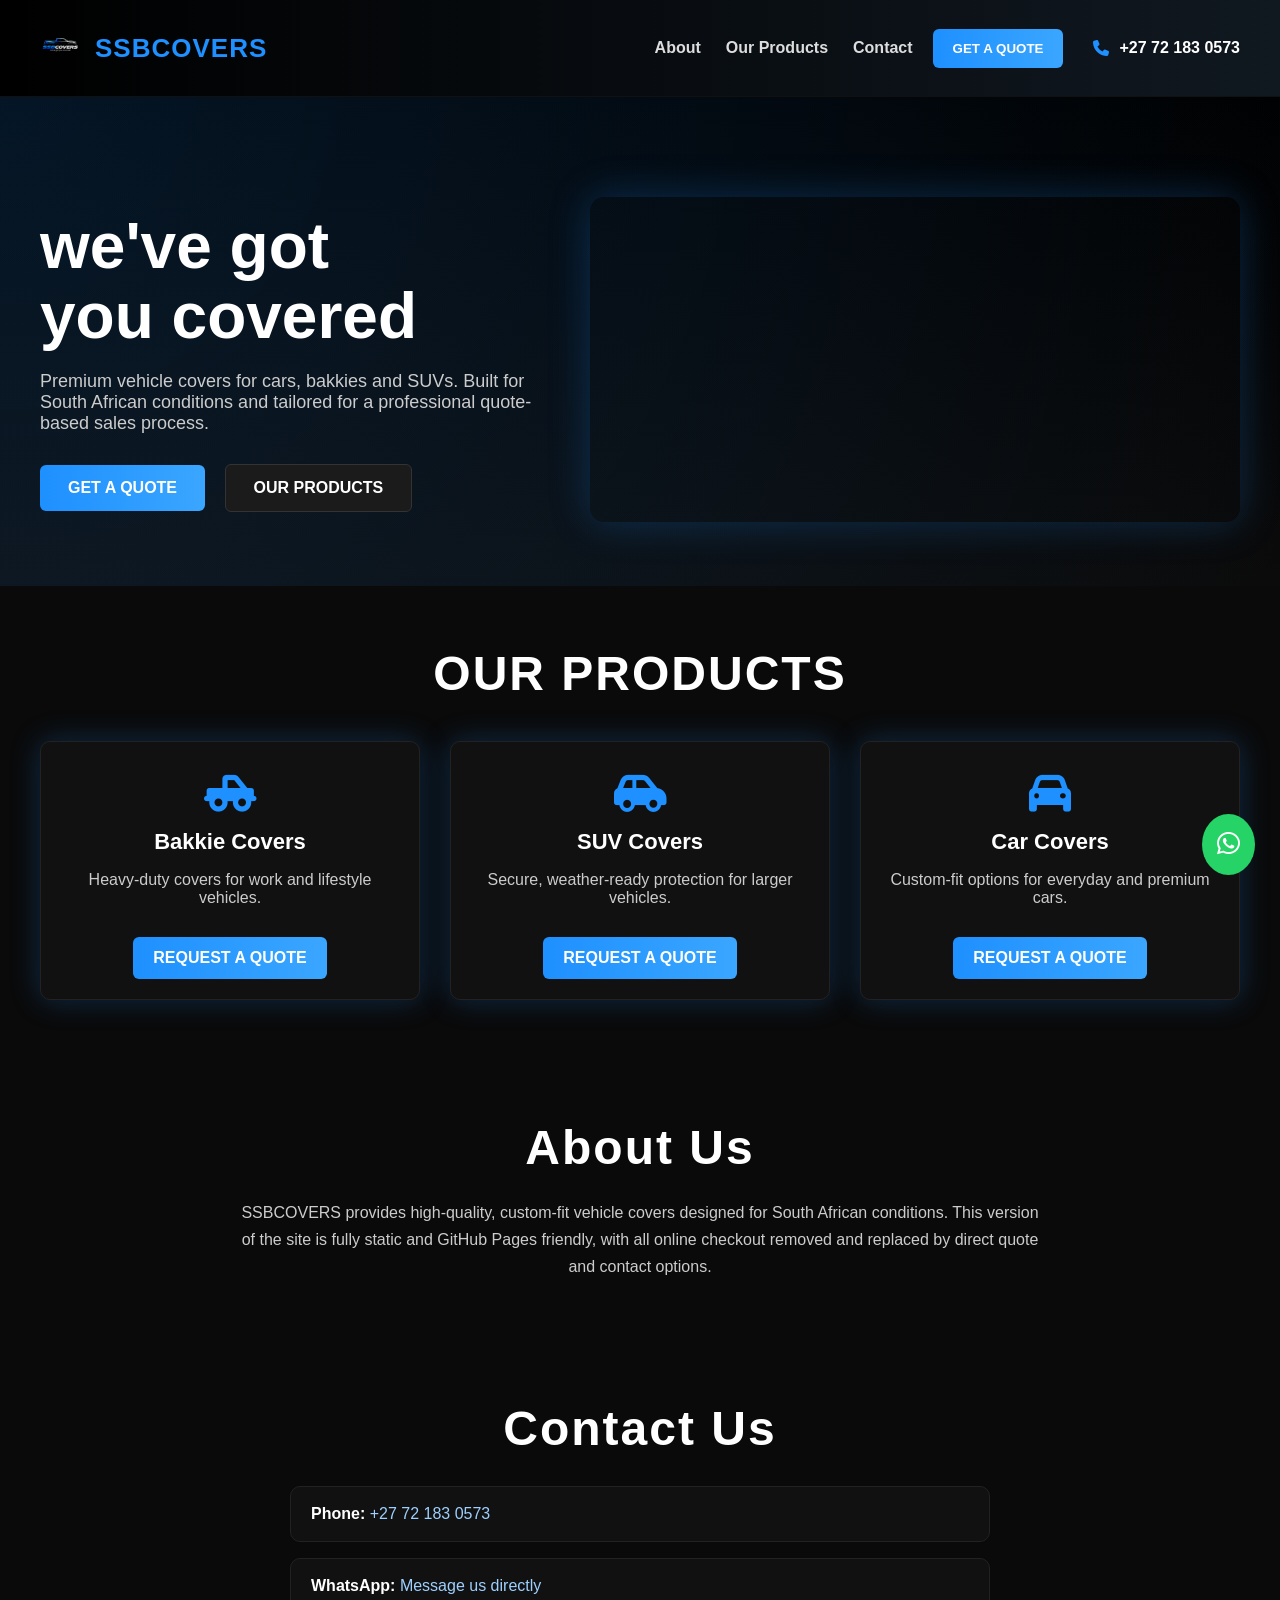
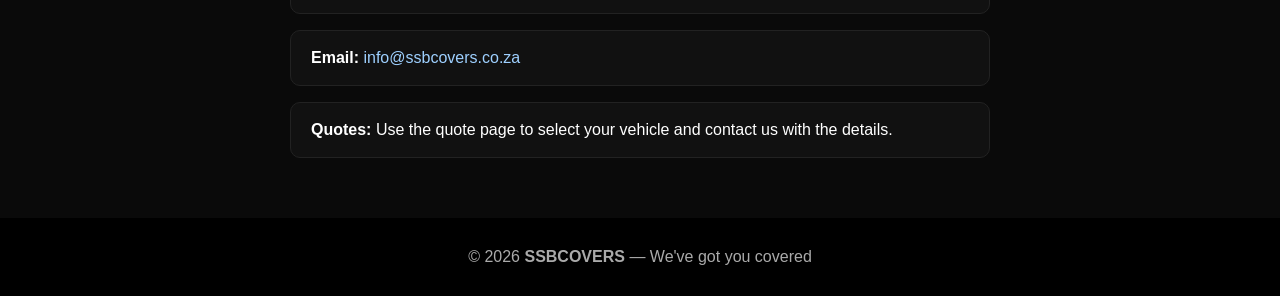
==== index.html @ 416dc810 "Add files via upload" ====
<!DOCTYPE html>
<html lang="en">
<head>
<meta charset="UTF-8">
<meta name="viewport" content="width=device-width, initial-scale=1.0">
<title>SSBCOVERS | We've got you covered</title>
<link rel="icon" href="logo.ico">
<link rel="stylesheet" href="https://cdnjs.cloudflare.com/ajax/libs/font-awesome/6.5.0/css/all.min.css">
<style>
:root {
    --blue: #1e90ff;
    --dark: #0a0a0a;
    --light: #fff;
    --shadow: rgba(30,144,255,0.25);
}
* { box-sizing: border-box; }
body {
    margin: 0;
    font-family: Arial, Helvetica, sans-serif;
    background: var(--dark);
    color: var(--light);
}
header {
    position: sticky;
    top: 0;
    z-index: 1000;
    background: linear-gradient(to right, #000000, #101820);
    padding: 18px 40px;
    display: flex;
    justify-content: space-between;
    align-items: center;
    border-bottom: 1px solid #111;
}
header h1 { margin: 0; color: var(--blue); font-size: 26px; letter-spacing: 1px; }
nav a { color: #ddd; text-decoration: none; margin-left: 25px; font-weight: 600; }
nav a:hover { color: var(--blue); }
.nav-right { display: flex; align-items: center; flex-wrap: wrap; }
.phone { margin-left: 30px; display: flex; align-items: center; font-weight: bold; color: #fff; }
.phone i { margin-right: 10px; color: var(--blue); }
.quote-btn {
    margin-left: 20px;
    background: linear-gradient(90deg, #1e90ff, #3aa6ff);
    border: none;
    padding: 12px 20px;
    border-radius: 6px;
    color: #fff;
    font-weight: bold;
    cursor: pointer;
}
.quote-btn:hover { filter: brightness(1.1); }
.hero {
    background: radial-gradient(circle at top left, rgba(30,144,255,0.15), transparent), linear-gradient(to bottom, #000, #0b0b0b);
    padding: 100px 40px 60px;
    display: flex;
    justify-content: space-between;
    align-items: center;
    gap: 30px;
}
.hero-left { max-width: 600px; }
.hero h2 { font-size: 64px; margin: 0; line-height: 1.1; }
.hero p { color: #ccc; font-size: 18px; margin-top: 20px; max-width: 500px; }
.hero-buttons { margin-top: 30px; }
.btn {
    display: inline-block;
    margin-right: 15px;
    padding: 14px 28px;
    border-radius: 6px;
    border: none;
    cursor: pointer;
    font-weight: bold;
    color: #fff;
    text-decoration: none;
}
.btn-blue { background: linear-gradient(90deg, #1e90ff, #3aa6ff); }
.btn-dark { background: #1b1b1b; border: 1px solid #333; }
.hero-right { max-width: 650px; width: 100%; text-align: center; }
.hero-right video { width: 100%; max-width: 650px; border-radius: 14px; box-shadow: 0 0 40px var(--shadow); }
.section { padding: 60px 40px; text-align: center; }
.section h3 { font-size: 48px; margin: 0; color: #fff; letter-spacing: 2px; }
.products {
    display: grid;
    grid-template-columns: repeat(auto-fit, minmax(250px, 1fr));
    gap: 30px;
    margin-top: 40px;
}
.card {
    background: #111;
    padding: 20px;
    border-radius: 10px;
    box-shadow: 0 0 30px var(--shadow);
    border: 1px solid #222;
}
.card i { font-size: 42px; color: var(--blue); margin-top: 10px; }
.card h4 { margin: 15px 0 10px; font-size: 22px; color: #fff; }
.card p { color: #ccc; min-height: 50px; }
.card a {
    display: inline-block;
    background: linear-gradient(90deg, #1e90ff, #3aa6ff);
    border: none;
    padding: 12px 20px;
    border-radius: 6px;
    color: #fff;
    font-weight: bold;
    text-decoration: none;
}
.card a:hover { filter: brightness(1.1); }
.contact-grid {
    display:grid;
    gap:16px;
    max-width:700px;
    margin:30px auto 0;
    text-align:left;
}
.contact-item {
    background:#111;
    padding:18px 20px;
    border:1px solid #222;
    border-radius:10px;
}
.contact-item a { color:#9ed0ff; text-decoration:none; }
footer { background: #000; padding: 30px; text-align: center; color: #aaa; }
.whatsapp-float {
    position: fixed;
    bottom: 25px;
    right: 25px;
    background: #25D366;
    color: white;
    font-size: 26px;
    padding: 15px;
    border-radius: 50%;
    text-decoration: none;
    z-index: 1000;
}
@media (max-width: 900px) {
    header, .hero, .section { padding-left: 20px; padding-right: 20px; }
    header { flex-direction: column; gap: 15px; }
    .nav-right { justify-content: center; }
    .phone, .quote-btn { margin-left: 0; }
    .hero { flex-direction: column; padding-top: 60px; }
    .hero h2 { font-size: 42px; }
}
</style>
</head>
<body>
<header>
    <div style="display:flex; align-items:center;">
        <img src="logo-Photoroom.png" alt="SSBCOVERS Logo" style="height:60px; margin-right:15px;">
        <h1>SSBCOVERS</h1>
    </div>
    <nav class="nav-right">
        <a href="#about">About</a>
        <a href="#products">Our Products</a>
        <a href="#contact">Contact</a>
        <button class="quote-btn" onclick="window.location='quote.html'">GET A QUOTE</button>
        <div class="phone"><i class="fas fa-phone"></i> +27 72 183 0573</div>
    </nav>
</header>
<section class="hero">
    <div class="hero-left">
        <h2>we've got<br>you covered</h2>
        <p>Premium vehicle covers for cars, bakkies and SUVs. Built for South African conditions and tailored for a professional quote-based sales process.</p>
        <div class="hero-buttons">
            <a class="btn btn-blue" href="quote.html">GET A QUOTE</a>
            <a class="btn btn-dark" href="#products">OUR PRODUCTS</a>
        </div>
    </div>
    <div class="hero-right">
        <video autoplay muted loop playsinline>
            <source src="hero-video.mp4" type="video/mp4">
        </video>
    </div>
</section>
<section class="section" id="products">
    <h3>OUR PRODUCTS</h3>
    <div class="products">
        <div class="card">
            <i class="fas fa-truck-pickup"></i>
            <h4>Bakkie Covers</h4>
            <p>Heavy-duty covers for work and lifestyle vehicles.</p>
            <a href="quote.html?type=Bakkie">REQUEST A QUOTE</a>
        </div>
        <div class="card">
            <i class="fas fa-car-side"></i>
            <h4>SUV Covers</h4>
            <p>Secure, weather-ready protection for larger vehicles.</p>
            <a href="quote.html?type=SUV">REQUEST A QUOTE</a>
        </div>
        <div class="card">
            <i class="fas fa-car"></i>
            <h4>Car Covers</h4>
            <p>Custom-fit options for everyday and premium cars.</p>
            <a href="quote.html?type=Car">REQUEST A QUOTE</a>
        </div>
    </div>
</section>
<section class="section" id="about">
    <h3>About Us</h3>
    <p style="max-width:800px;margin:24px auto 0;color:#ccc;line-height:1.7;">SSBCOVERS provides high-quality, custom-fit vehicle covers designed for South African conditions. This version of the site is fully static and GitHub Pages friendly, with all online checkout removed and replaced by direct quote and contact options.</p>
</section>
<section class="section" id="contact">
    <h3>Contact Us</h3>
    <div class="contact-grid">
        <div class="contact-item"><strong>Phone:</strong> <a href="tel:+27721830573">+27 72 183 0573</a></div>
        <div class="contact-item"><strong>WhatsApp:</strong> <a href="https://wa.me/27721830573" target="_blank" rel="noopener">Message us directly</a></div>
        <div class="contact-item"><strong>Email:</strong> <a href="mailto:info@ssbcovers.co.za">info@ssbcovers.co.za</a></div>
        <div class="contact-item"><strong>Quotes:</strong> Use the quote page to select your vehicle and contact us with the details.</div>
    </div>
</section>
<footer>© 2026 <strong>SSBCOVERS</strong> — We've got you covered</footer>
<a href="https://wa.me/27721830573" class="whatsapp-float" target="_blank" rel="noopener"><i class="fab fa-whatsapp"></i></a>
</body>
</html>
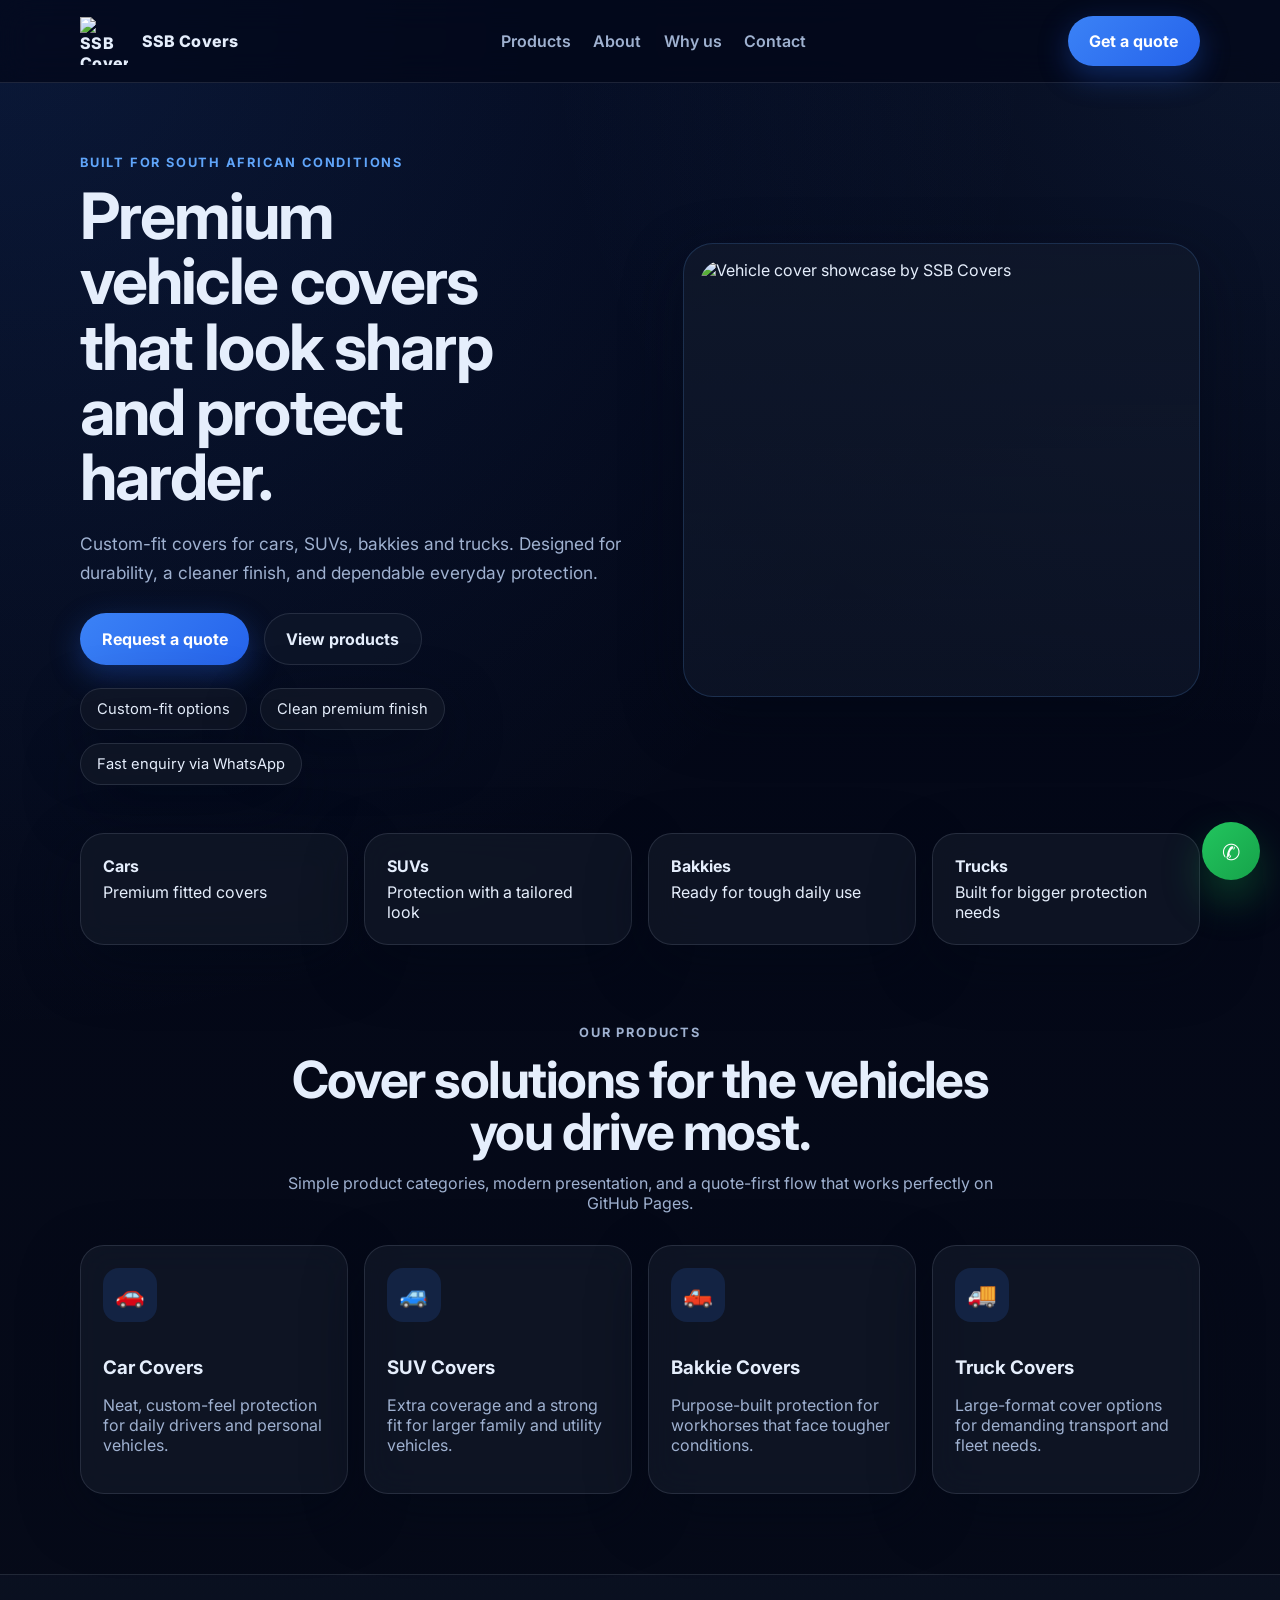
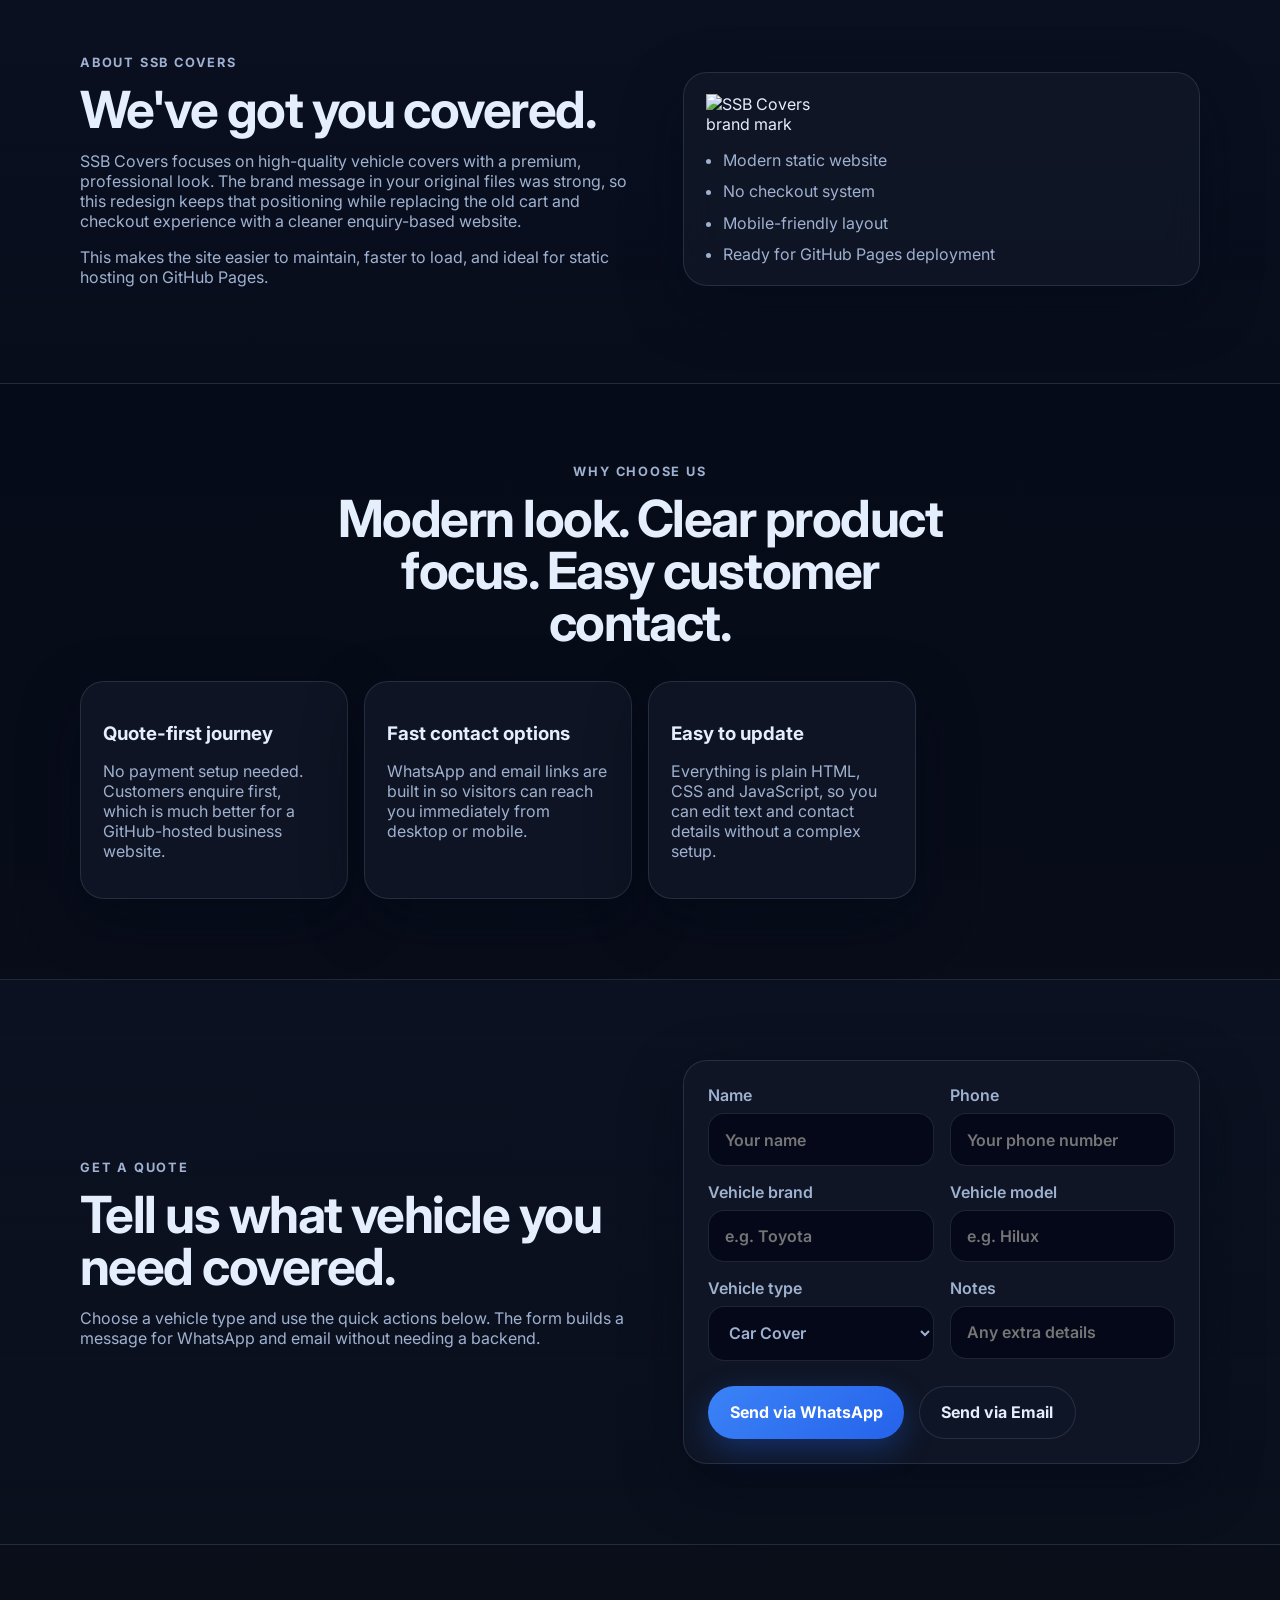
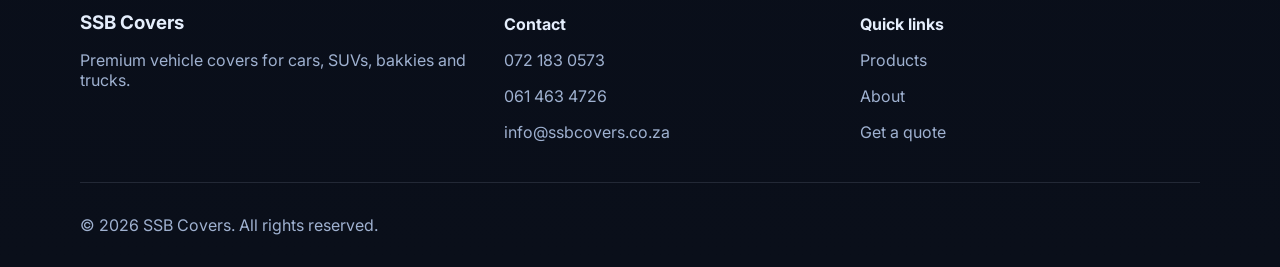
==== commit 496b1ffd: "Add files via upload" ====
--- a/index.html
+++ b/index.html
@@ -1,212 +1,237 @@
 <!DOCTYPE html>
 <html lang="en">
 <head>
-<meta charset="UTF-8">
-<meta name="viewport" content="width=device-width, initial-scale=1.0">
-<title>SSBCOVERS | We've got you covered</title>
-<link rel="icon" href="logo.ico">
-<link rel="stylesheet" href="https://cdnjs.cloudflare.com/ajax/libs/font-awesome/6.5.0/css/all.min.css">
-<style>
-:root {
-    --blue: #1e90ff;
-    --dark: #0a0a0a;
-    --light: #fff;
-    --shadow: rgba(30,144,255,0.25);
-}
-* { box-sizing: border-box; }
-body {
-    margin: 0;
-    font-family: Arial, Helvetica, sans-serif;
-    background: var(--dark);
-    color: var(--light);
-}
-header {
-    position: sticky;
-    top: 0;
-    z-index: 1000;
-    background: linear-gradient(to right, #000000, #101820);
-    padding: 18px 40px;
-    display: flex;
-    justify-content: space-between;
-    align-items: center;
-    border-bottom: 1px solid #111;
-}
-header h1 { margin: 0; color: var(--blue); font-size: 26px; letter-spacing: 1px; }
-nav a { color: #ddd; text-decoration: none; margin-left: 25px; font-weight: 600; }
-nav a:hover { color: var(--blue); }
-.nav-right { display: flex; align-items: center; flex-wrap: wrap; }
-.phone { margin-left: 30px; display: flex; align-items: center; font-weight: bold; color: #fff; }
-.phone i { margin-right: 10px; color: var(--blue); }
-.quote-btn {
-    margin-left: 20px;
-    background: linear-gradient(90deg, #1e90ff, #3aa6ff);
-    border: none;
-    padding: 12px 20px;
-    border-radius: 6px;
-    color: #fff;
-    font-weight: bold;
-    cursor: pointer;
-}
-.quote-btn:hover { filter: brightness(1.1); }
-.hero {
-    background: radial-gradient(circle at top left, rgba(30,144,255,0.15), transparent), linear-gradient(to bottom, #000, #0b0b0b);
-    padding: 100px 40px 60px;
-    display: flex;
-    justify-content: space-between;
-    align-items: center;
-    gap: 30px;
-}
-.hero-left { max-width: 600px; }
-.hero h2 { font-size: 64px; margin: 0; line-height: 1.1; }
-.hero p { color: #ccc; font-size: 18px; margin-top: 20px; max-width: 500px; }
-.hero-buttons { margin-top: 30px; }
-.btn {
-    display: inline-block;
-    margin-right: 15px;
-    padding: 14px 28px;
-    border-radius: 6px;
-    border: none;
-    cursor: pointer;
-    font-weight: bold;
-    color: #fff;
-    text-decoration: none;
-}
-.btn-blue { background: linear-gradient(90deg, #1e90ff, #3aa6ff); }
-.btn-dark { background: #1b1b1b; border: 1px solid #333; }
-.hero-right { max-width: 650px; width: 100%; text-align: center; }
-.hero-right video { width: 100%; max-width: 650px; border-radius: 14px; box-shadow: 0 0 40px var(--shadow); }
-.section { padding: 60px 40px; text-align: center; }
-.section h3 { font-size: 48px; margin: 0; color: #fff; letter-spacing: 2px; }
-.products {
-    display: grid;
-    grid-template-columns: repeat(auto-fit, minmax(250px, 1fr));
-    gap: 30px;
-    margin-top: 40px;
-}
-.card {
-    background: #111;
-    padding: 20px;
-    border-radius: 10px;
-    box-shadow: 0 0 30px var(--shadow);
-    border: 1px solid #222;
-}
-.card i { font-size: 42px; color: var(--blue); margin-top: 10px; }
-.card h4 { margin: 15px 0 10px; font-size: 22px; color: #fff; }
-.card p { color: #ccc; min-height: 50px; }
-.card a {
-    display: inline-block;
-    background: linear-gradient(90deg, #1e90ff, #3aa6ff);
-    border: none;
-    padding: 12px 20px;
-    border-radius: 6px;
-    color: #fff;
-    font-weight: bold;
-    text-decoration: none;
-}
-.card a:hover { filter: brightness(1.1); }
-.contact-grid {
-    display:grid;
-    gap:16px;
-    max-width:700px;
-    margin:30px auto 0;
-    text-align:left;
-}
-.contact-item {
-    background:#111;
-    padding:18px 20px;
-    border:1px solid #222;
-    border-radius:10px;
-}
-.contact-item a { color:#9ed0ff; text-decoration:none; }
-footer { background: #000; padding: 30px; text-align: center; color: #aaa; }
-.whatsapp-float {
-    position: fixed;
-    bottom: 25px;
-    right: 25px;
-    background: #25D366;
-    color: white;
-    font-size: 26px;
-    padding: 15px;
-    border-radius: 50%;
-    text-decoration: none;
-    z-index: 1000;
-}
-@media (max-width: 900px) {
-    header, .hero, .section { padding-left: 20px; padding-right: 20px; }
-    header { flex-direction: column; gap: 15px; }
-    .nav-right { justify-content: center; }
-    .phone, .quote-btn { margin-left: 0; }
-    .hero { flex-direction: column; padding-top: 60px; }
-    .hero h2 { font-size: 42px; }
-}
-</style>
+  <meta charset="UTF-8">
+  <meta name="viewport" content="width=device-width, initial-scale=1.0">
+  <meta name="description" content="SSB Covers creates premium custom-fit vehicle covers for cars, SUVs, bakkies and trucks in South Africa.">
+  <title>SSB Covers | Premium Vehicle Covers</title>
+  <link rel="icon" href="assets/images/logo.ico">
+  <link rel="preconnect" href="https://fonts.googleapis.com">
+  <link rel="preconnect" href="https://fonts.gstatic.com" crossorigin>
+  <link href="https://fonts.googleapis.com/css2?family=Inter:wght@400;500;600;700;800&display=swap" rel="stylesheet">
+  <link rel="stylesheet" href="styles.css">
 </head>
 <body>
-<header>
-    <div style="display:flex; align-items:center;">
-        <img src="logo-Photoroom.png" alt="SSBCOVERS Logo" style="height:60px; margin-right:15px;">
-        <h1>SSBCOVERS</h1>
+  <header class="site-header">
+    <div class="container nav-wrap">
+      <a href="#top" class="brand" aria-label="SSB Covers home">
+        <img src="assets/images/logo-Photoroom.png" alt="SSB Covers logo">
+        <span>SSB Covers</span>
+      </a>
+
+      <nav class="site-nav" aria-label="Primary navigation">
+        <a href="#products">Products</a>
+        <a href="#about">About</a>
+        <a href="#why-us">Why us</a>
+        <a href="#contact">Contact</a>
+      </nav>
+
+      <a class="btn btn-primary nav-cta" href="#quote">Get a quote</a>
     </div>
-    <nav class="nav-right">
-        <a href="#about">About</a>
-        <a href="#products">Our Products</a>
-        <a href="#contact">Contact</a>
-        <button class="quote-btn" onclick="window.location='quote.html'">GET A QUOTE</button>
-        <div class="phone"><i class="fas fa-phone"></i> +27 72 183 0573</div>
-    </nav>
-</header>
-<section class="hero">
-    <div class="hero-left">
-        <h2>we've got<br>you covered</h2>
-        <p>Premium vehicle covers for cars, bakkies and SUVs. Built for South African conditions and tailored for a professional quote-based sales process.</p>
-        <div class="hero-buttons">
-            <a class="btn btn-blue" href="quote.html">GET A QUOTE</a>
-            <a class="btn btn-dark" href="#products">OUR PRODUCTS</a>
-        </div>
+  </header>
+
+  <main id="top">
+    <section class="hero">
+      <div class="container hero-grid">
+        <div class="hero-copy">
+          <p class="eyebrow">Built for South African conditions</p>
+          <h1>Premium vehicle covers that look sharp and protect harder.</h1>
+          <p class="hero-text">Custom-fit covers for cars, SUVs, bakkies and trucks. Designed for durability, a cleaner finish, and dependable everyday protection.</p>
+          <div class="hero-actions">
+            <a class="btn btn-primary" href="#quote">Request a quote</a>
+            <a class="btn btn-secondary" href="#products">View products</a>
+          </div>
+          <div class="hero-points">
+            <span>Custom-fit options</span>
+            <span>Clean premium finish</span>
+            <span>Fast enquiry via WhatsApp</span>
+          </div>
+        </div>
+
+        <div class="hero-card">
+          <img src="assets/images/suite showcase.png" alt="Vehicle cover showcase by SSB Covers">
+        </div>
+      </div>
+    </section>
+
+    <section class="trust-bar">
+      <div class="container trust-grid">
+        <div>
+          <strong>Cars</strong>
+          <span>Premium fitted covers</span>
+        </div>
+        <div>
+          <strong>SUVs</strong>
+          <span>Protection with a tailored look</span>
+        </div>
+        <div>
+          <strong>Bakkies</strong>
+          <span>Ready for tough daily use</span>
+        </div>
+        <div>
+          <strong>Trucks</strong>
+          <span>Built for bigger protection needs</span>
+        </div>
+      </div>
+    </section>
+
+    <section class="section" id="products">
+      <div class="container">
+        <div class="section-heading">
+          <p class="eyebrow">Our products</p>
+          <h2>Cover solutions for the vehicles you drive most.</h2>
+          <p>Simple product categories, modern presentation, and a quote-first flow that works perfectly on GitHub Pages.</p>
+        </div>
+
+        <div class="product-grid">
+          <article class="product-card">
+            <div class="product-icon">🚗</div>
+            <h3>Car Covers</h3>
+            <p>Neat, custom-feel protection for daily drivers and personal vehicles.</p>
+          </article>
+
+          <article class="product-card">
+            <div class="product-icon">🚙</div>
+            <h3>SUV Covers</h3>
+            <p>Extra coverage and a strong fit for larger family and utility vehicles.</p>
+          </article>
+
+          <article class="product-card">
+            <div class="product-icon">🛻</div>
+            <h3>Bakkie Covers</h3>
+            <p>Purpose-built protection for workhorses that face tougher conditions.</p>
+          </article>
+
+          <article class="product-card">
+            <div class="product-icon">🚚</div>
+            <h3>Truck Covers</h3>
+            <p>Large-format cover options for demanding transport and fleet needs.</p>
+          </article>
+        </div>
+      </div>
+    </section>
+
+    <section class="section alt" id="about">
+      <div class="container split-grid">
+        <div>
+          <p class="eyebrow">About SSB Covers</p>
+          <h2>We've got you covered.</h2>
+          <p>SSB Covers focuses on high-quality vehicle covers with a premium, professional look. The brand message in your original files was strong, so this redesign keeps that positioning while replacing the old cart and checkout experience with a cleaner enquiry-based website.</p>
+          <p>This makes the site easier to maintain, faster to load, and ideal for static hosting on GitHub Pages.</p>
+        </div>
+
+        <div class="info-card">
+          <img src="assets/images/logo_main.png" alt="SSB Covers brand mark">
+          <ul>
+            <li>Modern static website</li>
+            <li>No checkout system</li>
+            <li>Mobile-friendly layout</li>
+            <li>Ready for GitHub Pages deployment</li>
+          </ul>
+        </div>
+      </div>
+    </section>
+
+    <section class="section" id="why-us">
+      <div class="container">
+        <div class="section-heading narrow">
+          <p class="eyebrow">Why choose us</p>
+          <h2>Modern look. Clear product focus. Easy customer contact.</h2>
+        </div>
+
+        <div class="feature-grid">
+          <article class="feature-card">
+            <h3>Quote-first journey</h3>
+            <p>No payment setup needed. Customers enquire first, which is much better for a GitHub-hosted business website.</p>
+          </article>
+          <article class="feature-card">
+            <h3>Fast contact options</h3>
+            <p>WhatsApp and email links are built in so visitors can reach you immediately from desktop or mobile.</p>
+          </article>
+          <article class="feature-card">
+            <h3>Easy to update</h3>
+            <p>Everything is plain HTML, CSS and JavaScript, so you can edit text and contact details without a complex setup.</p>
+          </article>
+        </div>
+      </div>
+    </section>
+
+    <section class="section alt" id="quote">
+      <div class="container quote-wrap">
+        <div class="section-heading left">
+          <p class="eyebrow">Get a quote</p>
+          <h2>Tell us what vehicle you need covered.</h2>
+          <p>Choose a vehicle type and use the quick actions below. The form builds a message for WhatsApp and email without needing a backend.</p>
+        </div>
+
+        <form class="quote-card" id="quoteForm">
+          <div class="form-grid">
+            <label>
+              Name
+              <input type="text" id="name" placeholder="Your name">
+            </label>
+            <label>
+              Phone
+              <input type="text" id="phone" placeholder="Your phone number">
+            </label>
+            <label>
+              Vehicle brand
+              <input type="text" id="brand" placeholder="e.g. Toyota">
+            </label>
+            <label>
+              Vehicle model
+              <input type="text" id="model" placeholder="e.g. Hilux">
+            </label>
+            <label>
+              Vehicle type
+              <select id="vehicleType">
+                <option value="Car Cover">Car Cover</option>
+                <option value="SUV Cover">SUV Cover</option>
+                <option value="Bakkie Cover">Bakkie Cover</option>
+                <option value="Truck Cover">Truck Cover</option>
+              </select>
+            </label>
+            <label>
+              Notes
+              <input type="text" id="notes" placeholder="Any extra details">
+            </label>
+          </div>
+
+          <div class="quote-actions">
+            <a class="btn btn-primary" id="whatsappQuote" href="https://wa.me/27721830573" target="_blank" rel="noopener">Send via WhatsApp</a>
+            <a class="btn btn-secondary" id="emailQuote" href="mailto:info@ssbcovers.co.za">Send via Email</a>
+          </div>
+        </form>
+      </div>
+    </section>
+  </main>
+
+  <footer class="site-footer" id="contact">
+    <div class="container footer-grid">
+      <div>
+        <h3>SSB Covers</h3>
+        <p>Premium vehicle covers for cars, SUVs, bakkies and trucks.</p>
+      </div>
+      <div>
+        <h4>Contact</h4>
+        <p><a href="tel:+27721830573">072 183 0573</a></p>
+        <p><a href="tel:+27614634726">061 463 4726</a></p>
+        <p><a href="mailto:info@ssbcovers.co.za">info@ssbcovers.co.za</a></p>
+      </div>
+      <div>
+        <h4>Quick links</h4>
+        <p><a href="#products">Products</a></p>
+        <p><a href="#about">About</a></p>
+        <p><a href="#quote">Get a quote</a></p>
+      </div>
     </div>
-    <div class="hero-right">
-        <video autoplay muted loop playsinline>
-            <source src="hero-video.mp4" type="video/mp4">
-        </video>
+    <div class="container footer-bottom">
+      <p>© 2026 SSB Covers. All rights reserved.</p>
     </div>
-</section>
-<section class="section" id="products">
-    <h3>OUR PRODUCTS</h3>
-    <div class="products">
-        <div class="card">
-            <i class="fas fa-truck-pickup"></i>
-            <h4>Bakkie Covers</h4>
-            <p>Heavy-duty covers for work and lifestyle vehicles.</p>
-            <a href="quote.html?type=Bakkie">REQUEST A QUOTE</a>
-        </div>
-        <div class="card">
-            <i class="fas fa-car-side"></i>
-            <h4>SUV Covers</h4>
-            <p>Secure, weather-ready protection for larger vehicles.</p>
-            <a href="quote.html?type=SUV">REQUEST A QUOTE</a>
-        </div>
-        <div class="card">
-            <i class="fas fa-car"></i>
-            <h4>Car Covers</h4>
-            <p>Custom-fit options for everyday and premium cars.</p>
-            <a href="quote.html?type=Car">REQUEST A QUOTE</a>
-        </div>
-    </div>
-</section>
-<section class="section" id="about">
-    <h3>About Us</h3>
-    <p style="max-width:800px;margin:24px auto 0;color:#ccc;line-height:1.7;">SSBCOVERS provides high-quality, custom-fit vehicle covers designed for South African conditions. This version of the site is fully static and GitHub Pages friendly, with all online checkout removed and replaced by direct quote and contact options.</p>
-</section>
-<section class="section" id="contact">
-    <h3>Contact Us</h3>
-    <div class="contact-grid">
-        <div class="contact-item"><strong>Phone:</strong> <a href="tel:+27721830573">+27 72 183 0573</a></div>
-        <div class="contact-item"><strong>WhatsApp:</strong> <a href="https://wa.me/27721830573" target="_blank" rel="noopener">Message us directly</a></div>
-        <div class="contact-item"><strong>Email:</strong> <a href="mailto:info@ssbcovers.co.za">info@ssbcovers.co.za</a></div>
-        <div class="contact-item"><strong>Quotes:</strong> Use the quote page to select your vehicle and contact us with the details.</div>
-    </div>
-</section>
-<footer>© 2026 <strong>SSBCOVERS</strong> — We've got you covered</footer>
-<a href="https://wa.me/27721830573" class="whatsapp-float" target="_blank" rel="noopener"><i class="fab fa-whatsapp"></i></a>
+  </footer>
+
+  <a class="whatsapp-float" href="https://wa.me/27721830573" target="_blank" rel="noopener" aria-label="Chat on WhatsApp">✆</a>
+
+  <script src="script.js"></script>
 </body>
 </html>
--- a/styles.css
+++ b/styles.css
@@ -0,0 +1,441 @@
+:root {
+  --bg: #0a0f1a;
+  --panel: rgba(17, 24, 39, 0.78);
+  --panel-strong: #0f172a;
+  --text: #e5eefc;
+  --muted: #9fb1d0;
+  --line: rgba(148, 163, 184, 0.18);
+  --primary: #3b82f6;
+  --primary-strong: #2563eb;
+  --accent: #60a5fa;
+  --shadow: 0 20px 60px rgba(2, 8, 23, 0.45);
+  --radius: 24px;
+}
+
+* {
+  box-sizing: border-box;
+}
+
+html {
+  scroll-behavior: smooth;
+}
+
+body {
+  margin: 0;
+  font-family: "Inter", Arial, sans-serif;
+  color: var(--text);
+  background:
+    radial-gradient(circle at top left, rgba(59, 130, 246, 0.15), transparent 28%),
+    radial-gradient(circle at right top, rgba(96, 165, 250, 0.1), transparent 20%),
+    linear-gradient(180deg, #020617 0%, #0a0f1a 100%);
+}
+
+img {
+  max-width: 100%;
+  display: block;
+}
+
+a {
+  color: inherit;
+  text-decoration: none;
+}
+
+.container {
+  width: min(1120px, calc(100% - 2rem));
+  margin: 0 auto;
+}
+
+.site-header {
+  position: sticky;
+  top: 0;
+  z-index: 1000;
+  backdrop-filter: blur(16px);
+  background: rgba(2, 6, 23, 0.7);
+  border-bottom: 1px solid var(--line);
+}
+
+.nav-wrap {
+  display: flex;
+  align-items: center;
+  justify-content: space-between;
+  gap: 1rem;
+  padding: 1rem 0;
+}
+
+.brand {
+  display: inline-flex;
+  align-items: center;
+  gap: 0.85rem;
+  font-weight: 800;
+  letter-spacing: 0.02em;
+}
+
+.brand img {
+  width: 48px;
+  height: 48px;
+  object-fit: contain;
+}
+
+.site-nav {
+  display: flex;
+  gap: 1.4rem;
+  color: var(--muted);
+  font-weight: 600;
+}
+
+.site-nav a:hover,
+.site-footer a:hover {
+  color: #ffffff;
+}
+
+.btn {
+  display: inline-flex;
+  align-items: center;
+  justify-content: center;
+  gap: 0.5rem;
+  border-radius: 999px;
+  padding: 0.95rem 1.35rem;
+  font-weight: 700;
+  transition: transform 0.2s ease, box-shadow 0.2s ease, background 0.2s ease;
+}
+
+.btn:hover {
+  transform: translateY(-1px);
+}
+
+.btn-primary {
+  color: white;
+  background: linear-gradient(135deg, var(--primary), var(--primary-strong));
+  box-shadow: 0 10px 30px rgba(37, 99, 235, 0.35);
+}
+
+.btn-secondary {
+  border: 1px solid var(--line);
+  background: rgba(15, 23, 42, 0.75);
+}
+
+.hero {
+  padding: 4.5rem 0 2rem;
+}
+
+.hero-grid,
+.split-grid,
+.quote-wrap {
+  display: grid;
+  grid-template-columns: 1.05fr 0.95fr;
+  gap: 2rem;
+  align-items: center;
+}
+
+.eyebrow {
+  margin: 0 0 0.8rem;
+  color: var(--accent);
+  font-weight: 700;
+  text-transform: uppercase;
+  letter-spacing: 0.14em;
+  font-size: 0.8rem;
+}
+
+.hero h1,
+.section h2 {
+  margin: 0;
+  line-height: 1.02;
+  letter-spacing: -0.03em;
+}
+
+.hero h1 {
+  font-size: clamp(2.5rem, 5vw, 4.8rem);
+  max-width: 11ch;
+}
+
+.hero-text,
+.section-heading p,
+.split-grid p,
+.feature-card p,
+.product-card p,
+.info-card li,
+.site-footer p,
+label,
+input,
+select {
+  color: var(--muted);
+}
+
+.hero-text {
+  max-width: 58ch;
+  font-size: 1.08rem;
+  line-height: 1.7;
+  margin: 1.2rem 0 0;
+}
+
+.hero-actions,
+.quote-actions {
+  display: flex;
+  gap: 0.9rem;
+  flex-wrap: wrap;
+  margin-top: 1.6rem;
+}
+
+.hero-points {
+  display: flex;
+  gap: 0.8rem;
+  flex-wrap: wrap;
+  margin-top: 1.4rem;
+}
+
+.hero-points span,
+.trust-grid > div,
+.product-card,
+.feature-card,
+.info-card,
+.quote-card {
+  border: 1px solid var(--line);
+  background: var(--panel);
+  backdrop-filter: blur(16px);
+  box-shadow: var(--shadow);
+}
+
+.hero-points span {
+  padding: 0.7rem 1rem;
+  border-radius: 999px;
+  font-size: 0.92rem;
+}
+
+.hero-card {
+  padding: 1rem;
+  border-radius: calc(var(--radius) + 6px);
+  border: 1px solid rgba(96, 165, 250, 0.18);
+  background: linear-gradient(180deg, rgba(15, 23, 42, 0.95), rgba(15, 23, 42, 0.7));
+  box-shadow: var(--shadow);
+}
+
+.hero-card img {
+  border-radius: var(--radius);
+  width: 100%;
+  min-height: 420px;
+  object-fit: cover;
+}
+
+.trust-bar {
+  padding: 1rem 0 0;
+}
+
+.trust-grid,
+.product-grid,
+.feature-grid,
+.footer-grid,
+.form-grid {
+  display: grid;
+  gap: 1rem;
+}
+
+.trust-grid {
+  grid-template-columns: repeat(4, 1fr);
+}
+
+.trust-grid > div,
+.product-card,
+.feature-card,
+.info-card,
+.quote-card {
+  padding: 1.35rem;
+  border-radius: var(--radius);
+}
+
+.trust-grid strong,
+.product-card h3,
+.feature-card h3,
+.site-footer h3,
+.site-footer h4 {
+  display: block;
+  margin-bottom: 0.4rem;
+}
+
+.section {
+  padding: 5rem 0;
+}
+
+.section-heading {
+  max-width: 720px;
+  margin: 0 auto 2rem;
+  text-align: center;
+}
+
+.section-heading.left {
+  margin: 0;
+  text-align: left;
+}
+
+.section-heading.narrow {
+  max-width: 640px;
+}
+
+.section h2 {
+  font-size: clamp(2rem, 4vw, 3.25rem);
+}
+
+.alt {
+  background: linear-gradient(180deg, rgba(15, 23, 42, 0.45), rgba(15, 23, 42, 0.15));
+  border-top: 1px solid var(--line);
+  border-bottom: 1px solid var(--line);
+}
+
+.product-grid,
+.feature-grid {
+  grid-template-columns: repeat(4, 1fr);
+}
+
+.product-icon {
+  width: 54px;
+  height: 54px;
+  display: inline-flex;
+  align-items: center;
+  justify-content: center;
+  border-radius: 16px;
+  background: rgba(59, 130, 246, 0.15);
+  font-size: 1.5rem;
+  margin-bottom: 1rem;
+}
+
+.info-card {
+  display: grid;
+  gap: 1rem;
+}
+
+.info-card img {
+  width: 140px;
+}
+
+.info-card ul {
+  margin: 0;
+  padding-left: 1.1rem;
+}
+
+.info-card li + li {
+  margin-top: 0.7rem;
+}
+
+.quote-card {
+  padding: 1.5rem;
+}
+
+.form-grid {
+  grid-template-columns: repeat(2, 1fr);
+}
+
+label {
+  display: flex;
+  flex-direction: column;
+  gap: 0.5rem;
+  font-weight: 600;
+}
+
+input,
+select {
+  width: 100%;
+  border: 1px solid rgba(148, 163, 184, 0.18);
+  border-radius: 16px;
+  background: rgba(2, 6, 23, 0.75);
+  padding: 0.95rem 1rem;
+  font: inherit;
+}
+
+input:focus,
+select:focus {
+  outline: 2px solid rgba(96, 165, 250, 0.45);
+  border-color: transparent;
+}
+
+.site-footer {
+  padding: 3rem 0 1rem;
+}
+
+.footer-grid {
+  grid-template-columns: 1.2fr 1fr 1fr;
+  border-bottom: 1px solid var(--line);
+  padding-bottom: 1.5rem;
+}
+
+.footer-bottom {
+  padding-top: 1rem;
+  color: var(--muted);
+}
+
+.whatsapp-float {
+  position: fixed;
+  right: 1.25rem;
+  bottom: 1.25rem;
+  width: 58px;
+  height: 58px;
+  border-radius: 50%;
+  display: inline-flex;
+  align-items: center;
+  justify-content: center;
+  background: linear-gradient(135deg, #22c55e, #16a34a);
+  color: white;
+  font-size: 1.4rem;
+  box-shadow: 0 20px 40px rgba(22, 163, 74, 0.35);
+}
+
+@media (max-width: 980px) {
+  .hero-grid,
+  .split-grid,
+  .quote-wrap,
+  .product-grid,
+  .feature-grid,
+  .trust-grid,
+  .footer-grid,
+  .form-grid {
+    grid-template-columns: 1fr 1fr;
+  }
+
+  .hero-grid,
+  .split-grid,
+  .quote-wrap {
+    grid-template-columns: 1fr;
+  }
+
+  .hero-card img {
+    min-height: auto;
+  }
+}
+
+@media (max-width: 720px) {
+  .site-nav {
+    display: none;
+  }
+
+  .nav-wrap {
+    padding: 0.9rem 0;
+  }
+
+  .nav-cta {
+    padding-inline: 1rem;
+  }
+
+  .hero,
+  .section {
+    padding: 3.5rem 0;
+  }
+
+  .trust-grid,
+  .product-grid,
+  .feature-grid,
+  .footer-grid,
+  .form-grid {
+    grid-template-columns: 1fr;
+  }
+
+  .brand span {
+    display: none;
+  }
+
+  .hero-actions,
+  .quote-actions {
+    flex-direction: column;
+  }
+
+  .btn {
+    width: 100%;
+  }
+}
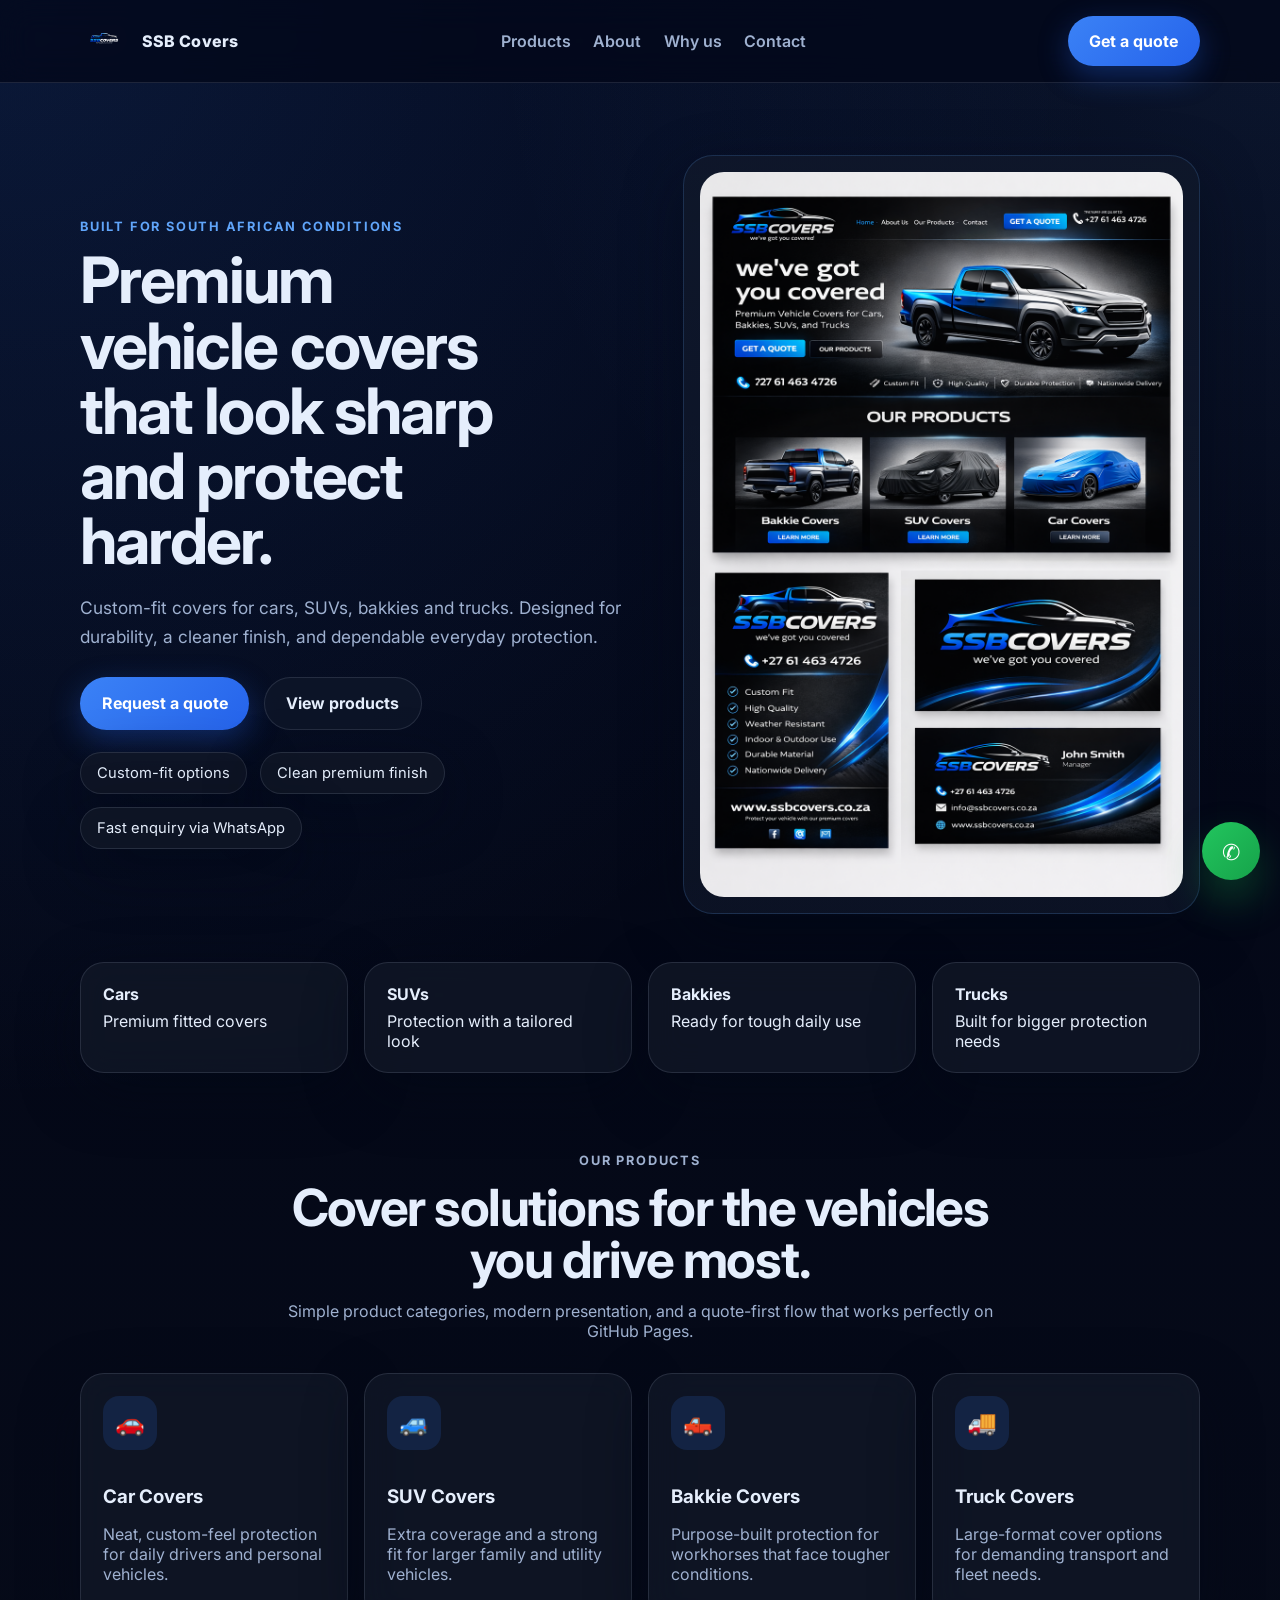
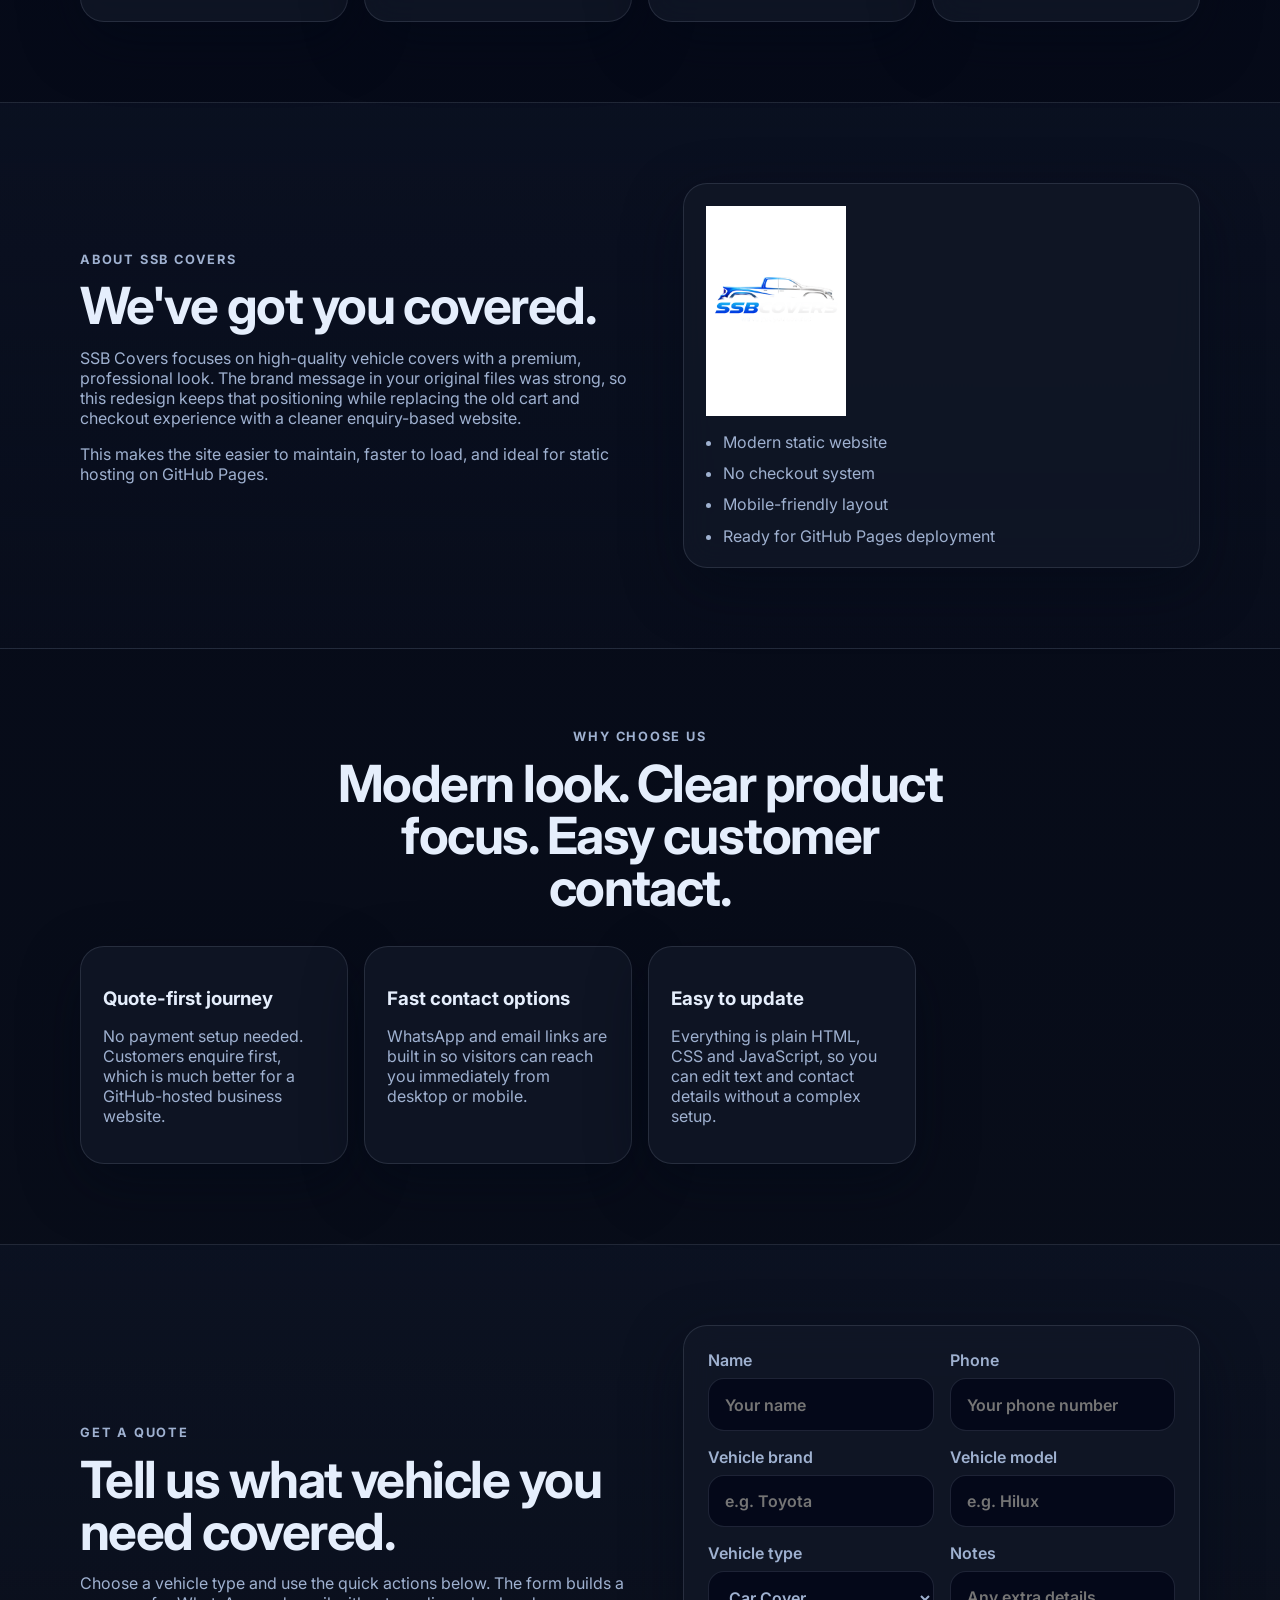
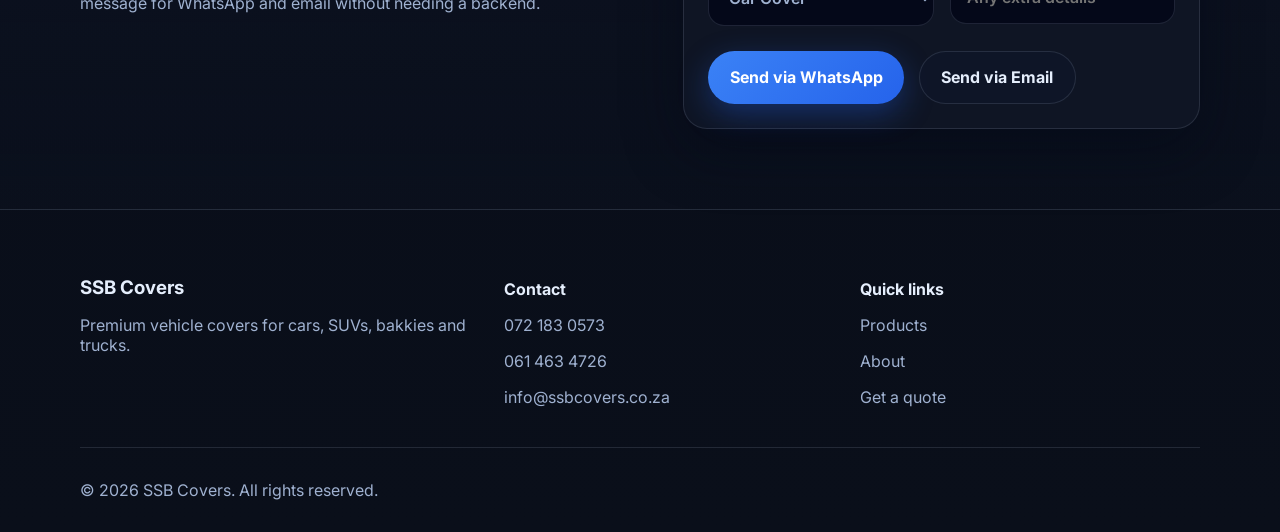
==== commit 4bde6926: "Add files via upload" ====
--- a/index.html
+++ b/index.html
@@ -5,7 +5,7 @@
   <meta name="viewport" content="width=device-width, initial-scale=1.0">
   <meta name="description" content="SSB Covers creates premium custom-fit vehicle covers for cars, SUVs, bakkies and trucks in South Africa.">
   <title>SSB Covers | Premium Vehicle Covers</title>
-  <link rel="icon" href="assets/images/logo.ico">
+  <link rel="icon" href="logo.ico">
   <link rel="preconnect" href="https://fonts.googleapis.com">
   <link rel="preconnect" href="https://fonts.gstatic.com" crossorigin>
   <link href="https://fonts.googleapis.com/css2?family=Inter:wght@400;500;600;700;800&display=swap" rel="stylesheet">
@@ -15,7 +15,7 @@
   <header class="site-header">
     <div class="container nav-wrap">
       <a href="#top" class="brand" aria-label="SSB Covers home">
-        <img src="assets/images/logo-Photoroom.png" alt="SSB Covers logo">
+        <img src="logo-Photoroom.png" alt="SSB Covers logo">
         <span>SSB Covers</span>
       </a>
 
@@ -49,7 +49,7 @@
         </div>
 
         <div class="hero-card">
-          <img src="assets/images/suite showcase.png" alt="Vehicle cover showcase by SSB Covers">
+          <img src="suite showcase.png" alt="Vehicle cover showcase by SSB Covers">
         </div>
       </div>
     </section>
@@ -121,7 +121,7 @@
         </div>
 
         <div class="info-card">
-          <img src="assets/images/logo_main.png" alt="SSB Covers brand mark">
+          <img src="logo_main.png" alt="SSB Covers brand mark">
           <ul>
             <li>Modern static website</li>
             <li>No checkout system</li>
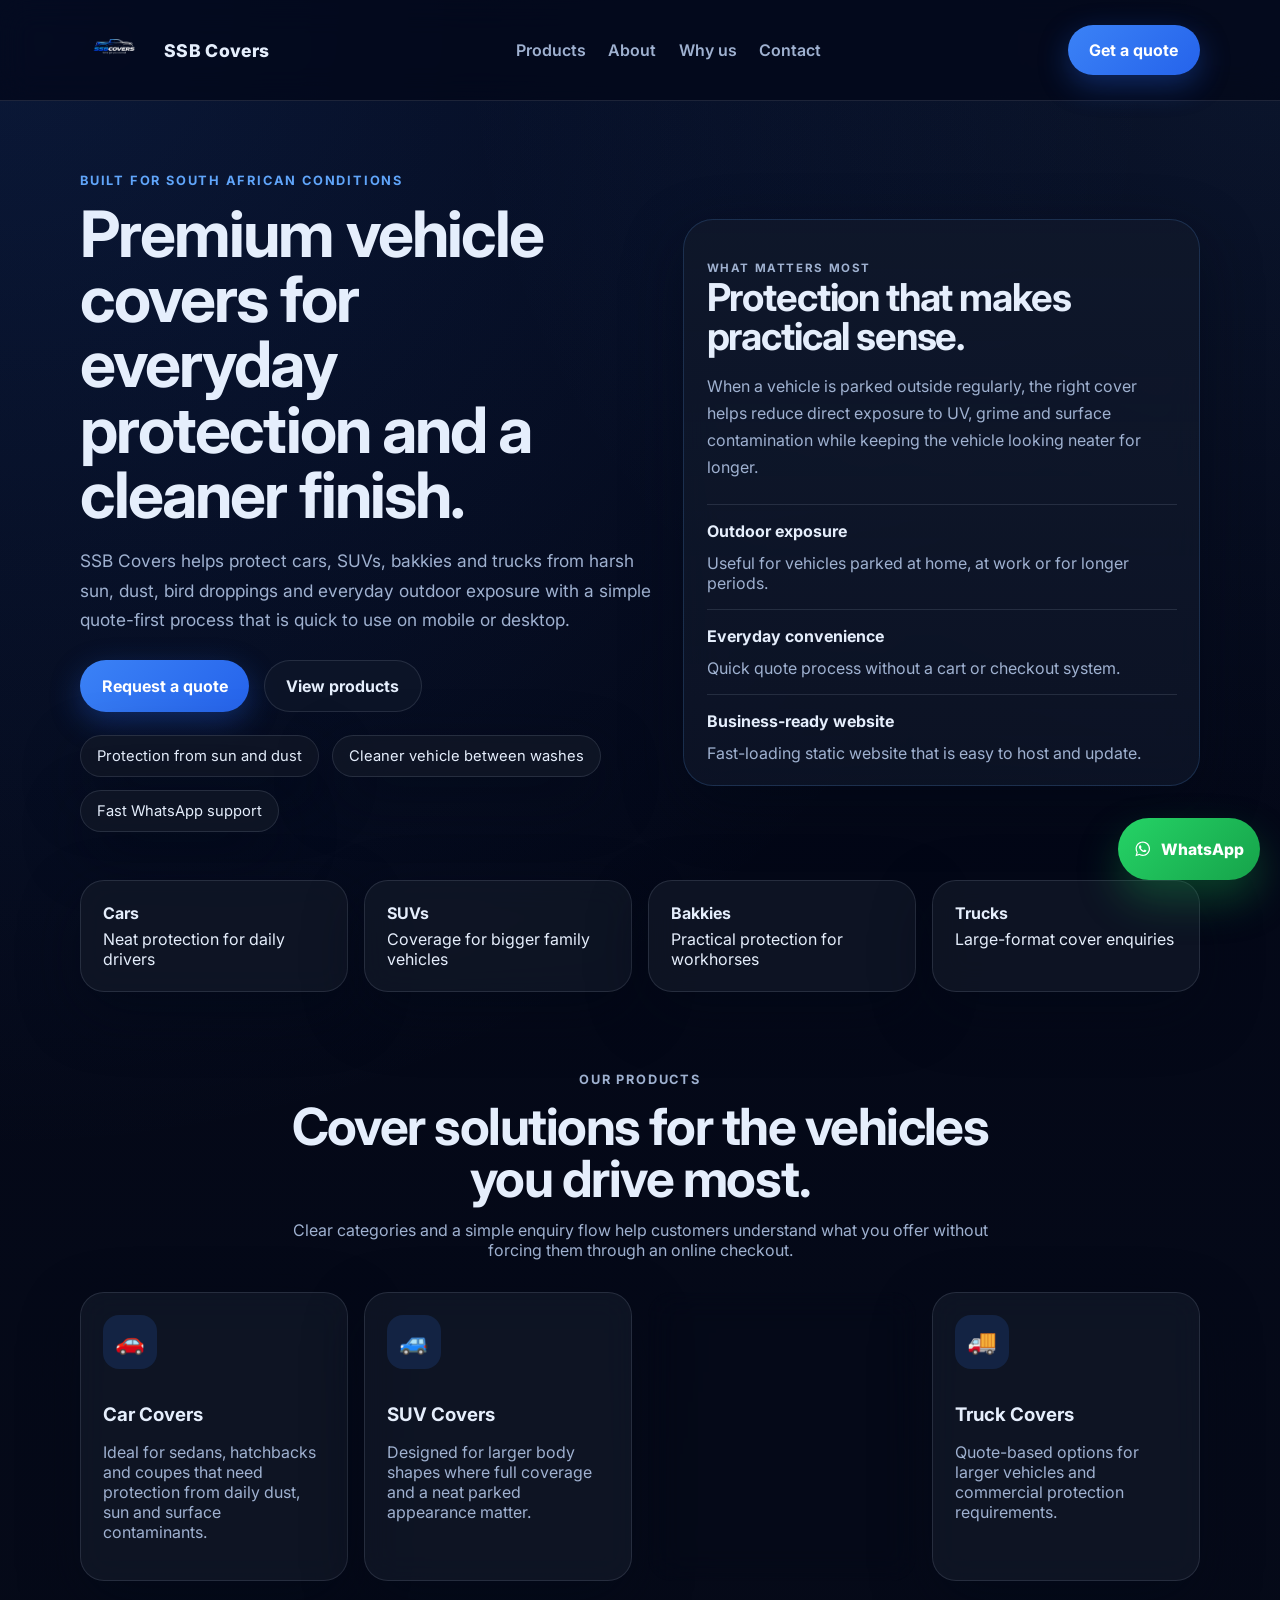
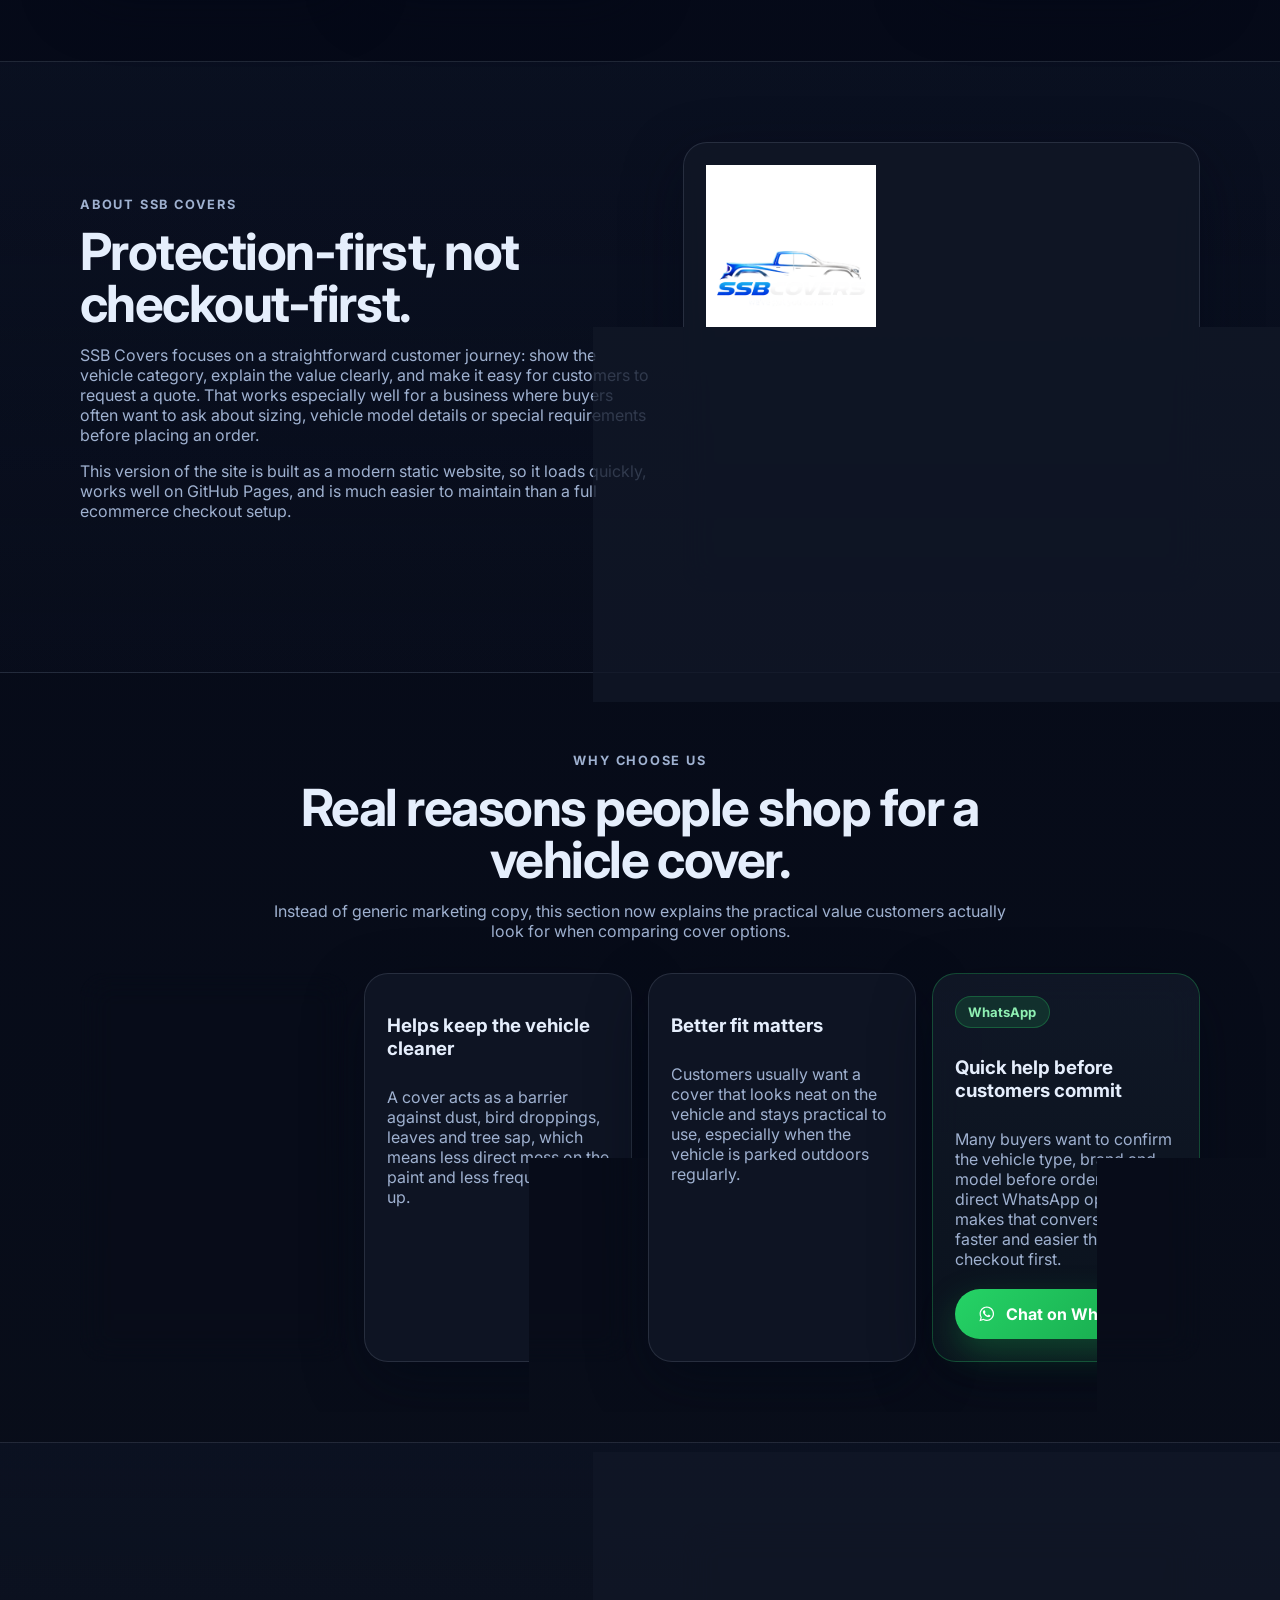
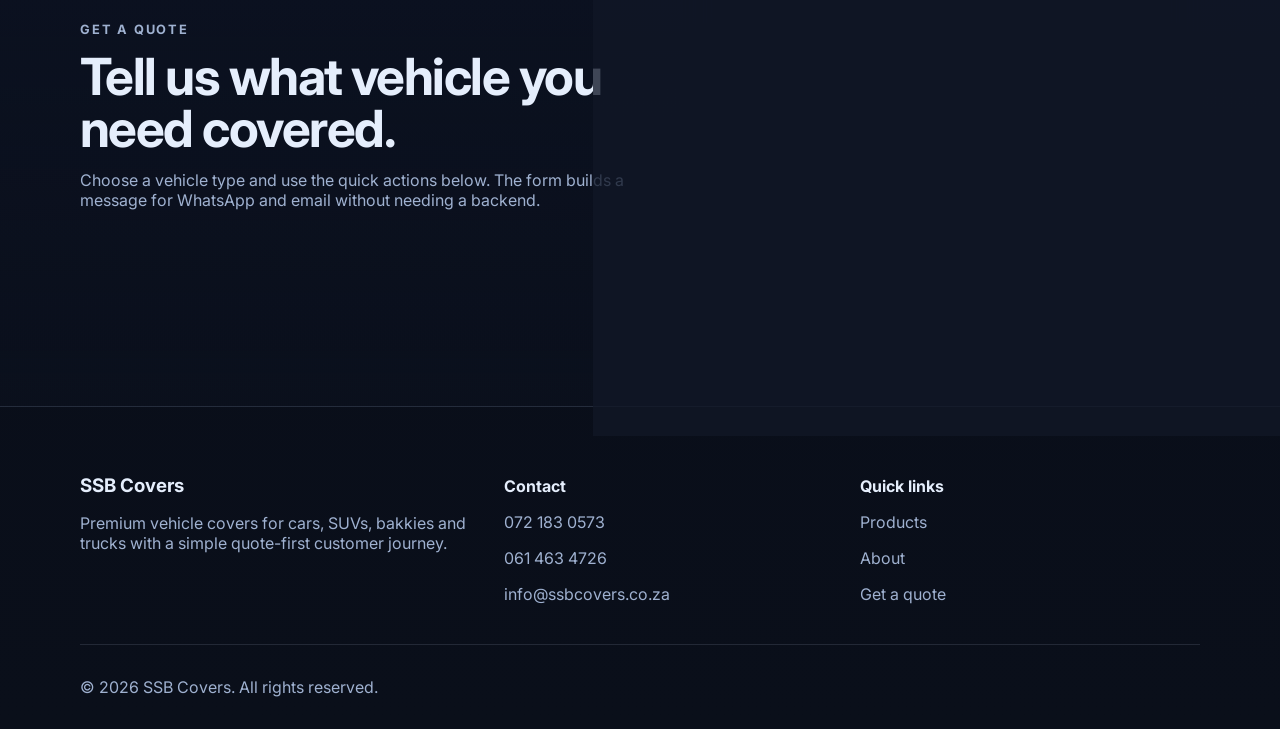
==== commit 98cfb805: "Add files via upload" ====
--- a/index.html
+++ b/index.html
@@ -3,7 +3,7 @@
 <head>
   <meta charset="UTF-8">
   <meta name="viewport" content="width=device-width, initial-scale=1.0">
-  <meta name="description" content="SSB Covers creates premium custom-fit vehicle covers for cars, SUVs, bakkies and trucks in South Africa.">
+  <meta name="description" content="SSB Covers creates premium vehicle covers for cars, SUVs, bakkies and trucks in South Africa, with an easy quote-first buying process.">
   <title>SSB Covers | Premium Vehicle Covers</title>
   <link rel="icon" href="logo.ico">
   <link rel="preconnect" href="https://fonts.googleapis.com">
@@ -35,21 +35,39 @@
       <div class="container hero-grid">
         <div class="hero-copy">
           <p class="eyebrow">Built for South African conditions</p>
-          <h1>Premium vehicle covers that look sharp and protect harder.</h1>
-          <p class="hero-text">Custom-fit covers for cars, SUVs, bakkies and trucks. Designed for durability, a cleaner finish, and dependable everyday protection.</p>
+          <h1>Premium vehicle covers for everyday protection and a cleaner finish.</h1>
+          <p class="hero-text">SSB Covers helps protect cars, SUVs, bakkies and trucks from harsh sun, dust, bird droppings and everyday outdoor exposure with a simple quote-first process that is quick to use on mobile or desktop.</p>
           <div class="hero-actions">
             <a class="btn btn-primary" href="#quote">Request a quote</a>
             <a class="btn btn-secondary" href="#products">View products</a>
           </div>
           <div class="hero-points">
-            <span>Custom-fit options</span>
-            <span>Clean premium finish</span>
-            <span>Fast enquiry via WhatsApp</span>
-          </div>
-        </div>
-
-        <div class="hero-card">
-          <img src="suite showcase.png" alt="Vehicle cover showcase by SSB Covers">
+            <span>Protection from sun and dust</span>
+            <span>Cleaner vehicle between washes</span>
+            <span>Fast WhatsApp support</span>
+          </div>
+        </div>
+
+        <div class="hero-card hero-info-card">
+          <div class="hero-info-top">
+            <p class="eyebrow small">What matters most</p>
+            <h2>Protection that makes practical sense.</h2>
+            <p>When a vehicle is parked outside regularly, the right cover helps reduce direct exposure to UV, grime and surface contamination while keeping the vehicle looking neater for longer.</p>
+          </div>
+          <div class="hero-info-list">
+            <div>
+              <strong>Outdoor exposure</strong>
+              <span>Useful for vehicles parked at home, at work or for longer periods.</span>
+            </div>
+            <div>
+              <strong>Everyday convenience</strong>
+              <span>Quick quote process without a cart or checkout system.</span>
+            </div>
+            <div>
+              <strong>Business-ready website</strong>
+              <span>Fast-loading static website that is easy to host and update.</span>
+            </div>
+          </div>
         </div>
       </div>
     </section>
@@ -58,19 +76,19 @@
       <div class="container trust-grid">
         <div>
           <strong>Cars</strong>
-          <span>Premium fitted covers</span>
+          <span>Neat protection for daily drivers</span>
         </div>
         <div>
           <strong>SUVs</strong>
-          <span>Protection with a tailored look</span>
+          <span>Coverage for bigger family vehicles</span>
         </div>
         <div>
           <strong>Bakkies</strong>
-          <span>Ready for tough daily use</span>
+          <span>Practical protection for workhorses</span>
         </div>
         <div>
           <strong>Trucks</strong>
-          <span>Built for bigger protection needs</span>
+          <span>Large-format cover enquiries</span>
         </div>
       </div>
     </section>
@@ -80,32 +98,32 @@
         <div class="section-heading">
           <p class="eyebrow">Our products</p>
           <h2>Cover solutions for the vehicles you drive most.</h2>
-          <p>Simple product categories, modern presentation, and a quote-first flow that works perfectly on GitHub Pages.</p>
+          <p>Clear categories and a simple enquiry flow help customers understand what you offer without forcing them through an online checkout.</p>
         </div>
 
         <div class="product-grid">
           <article class="product-card">
             <div class="product-icon">🚗</div>
             <h3>Car Covers</h3>
-            <p>Neat, custom-feel protection for daily drivers and personal vehicles.</p>
+            <p>Ideal for sedans, hatchbacks and coupes that need protection from daily dust, sun and surface contaminants.</p>
           </article>
 
           <article class="product-card">
             <div class="product-icon">🚙</div>
             <h3>SUV Covers</h3>
-            <p>Extra coverage and a strong fit for larger family and utility vehicles.</p>
+            <p>Designed for larger body shapes where full coverage and a neat parked appearance matter.</p>
           </article>
 
           <article class="product-card">
             <div class="product-icon">🛻</div>
             <h3>Bakkie Covers</h3>
-            <p>Purpose-built protection for workhorses that face tougher conditions.</p>
+            <p>Built for practical everyday use where vehicles often face harsher outdoor conditions.</p>
           </article>
 
           <article class="product-card">
             <div class="product-icon">🚚</div>
             <h3>Truck Covers</h3>
-            <p>Large-format cover options for demanding transport and fleet needs.</p>
+            <p>Quote-based options for larger vehicles and commercial protection requirements.</p>
           </article>
         </div>
       </div>
@@ -115,18 +133,18 @@
       <div class="container split-grid">
         <div>
           <p class="eyebrow">About SSB Covers</p>
-          <h2>We've got you covered.</h2>
-          <p>SSB Covers focuses on high-quality vehicle covers with a premium, professional look. The brand message in your original files was strong, so this redesign keeps that positioning while replacing the old cart and checkout experience with a cleaner enquiry-based website.</p>
-          <p>This makes the site easier to maintain, faster to load, and ideal for static hosting on GitHub Pages.</p>
+          <h2>Protection-first, not checkout-first.</h2>
+          <p>SSB Covers focuses on a straightforward customer journey: show the vehicle category, explain the value clearly, and make it easy for customers to request a quote. That works especially well for a business where buyers often want to ask about sizing, vehicle model details or special requirements before placing an order.</p>
+          <p>This version of the site is built as a modern static website, so it loads quickly, works well on GitHub Pages, and is much easier to maintain than a full ecommerce checkout setup.</p>
         </div>
 
         <div class="info-card">
           <img src="logo_main.png" alt="SSB Covers brand mark">
           <ul>
-            <li>Modern static website</li>
-            <li>No checkout system</li>
-            <li>Mobile-friendly layout</li>
-            <li>Ready for GitHub Pages deployment</li>
+            <li>Quote-first website that matches how many customers actually buy vehicle covers</li>
+            <li>Mobile-friendly layout for quick enquiries from WhatsApp</li>
+            <li>Simple text and image edits without needing a backend</li>
+            <li>Clean static deployment for GitHub Pages hosting</li>
           </ul>
         </div>
       </div>
@@ -136,21 +154,33 @@
       <div class="container">
         <div class="section-heading narrow">
           <p class="eyebrow">Why choose us</p>
-          <h2>Modern look. Clear product focus. Easy customer contact.</h2>
-        </div>
-
-        <div class="feature-grid">
+          <h2>Real reasons people shop for a vehicle cover.</h2>
+          <p>Instead of generic marketing copy, this section now explains the practical value customers actually look for when comparing cover options.</p>
+        </div>
+
+        <div class="feature-grid feature-grid-expanded">
           <article class="feature-card">
-            <h3>Quote-first journey</h3>
-            <p>No payment setup needed. Customers enquire first, which is much better for a GitHub-hosted business website.</p>
+            <h3>Protection from UV and outdoor exposure</h3>
+            <p>Vehicles parked outside face strong sun, dust and grime over time. A good cover helps reduce direct exposure that can affect paintwork, trim and the overall finish.</p>
           </article>
           <article class="feature-card">
-            <h3>Fast contact options</h3>
-            <p>WhatsApp and email links are built in so visitors can reach you immediately from desktop or mobile.</p>
+            <h3>Helps keep the vehicle cleaner</h3>
+            <p>A cover acts as a barrier against dust, bird droppings, leaves and tree sap, which means less direct mess on the paint and less frequent clean-up.</p>
           </article>
           <article class="feature-card">
-            <h3>Easy to update</h3>
-            <p>Everything is plain HTML, CSS and JavaScript, so you can edit text and contact details without a complex setup.</p>
+            <h3>Better fit matters</h3>
+            <p>Customers usually want a cover that looks neat on the vehicle and stays practical to use, especially when the vehicle is parked outdoors regularly.</p>
+          </article>
+          <article class="feature-card whatsapp-card">
+            <div class="whatsapp-badge">WhatsApp</div>
+            <h3>Quick help before customers commit</h3>
+            <p>Many buyers want to confirm the vehicle type, brand and model before ordering. A direct WhatsApp option makes that conversation faster and easier than forcing checkout first.</p>
+            <a class="btn btn-whatsapp" href="https://wa.me/27721830573" target="_blank" rel="noopener" aria-label="Chat with SSB Covers on WhatsApp">
+              <svg viewBox="0 0 24 24" aria-hidden="true" focusable="false">
+                <path d="M19.05 4.91A9.82 9.82 0 0 0 12.03 2C6.6 2 2.18 6.42 2.18 11.85c0 1.74.45 3.44 1.31 4.94L2 22l5.37-1.41a9.83 9.83 0 0 0 4.66 1.19h.01c5.43 0 9.85-4.42 9.85-9.85 0-2.63-1.02-5.1-2.84-7.02Zm-7.02 15.2h-.01a8.17 8.17 0 0 1-4.16-1.14l-.3-.18-3.19.84.85-3.11-.2-.32a8.16 8.16 0 0 1-1.26-4.35c0-4.52 3.68-8.2 8.21-8.2 2.19 0 4.25.85 5.8 2.41a8.13 8.13 0 0 1 2.4 5.8c0 4.52-3.68 8.2-8.14 8.2Zm4.5-6.12c-.25-.13-1.47-.72-1.7-.8-.23-.08-.4-.12-.57.12-.17.25-.65.8-.8.96-.15.17-.3.19-.56.06-.25-.13-1.07-.39-2.04-1.23-.75-.67-1.27-1.49-1.42-1.74-.15-.25-.02-.39.11-.52.11-.11.25-.3.38-.45.13-.15.17-.25.25-.42.08-.17.04-.31-.02-.44-.06-.13-.57-1.37-.78-1.88-.2-.49-.41-.42-.57-.42h-.48c-.17 0-.44.06-.67.31-.23.25-.87.85-.87 2.07s.89 2.4 1.01 2.57c.13.17 1.75 2.67 4.24 3.74.59.25 1.05.4 1.41.51.59.19 1.13.16 1.56.1.48-.07 1.47-.6 1.67-1.18.21-.58.21-1.07.15-1.18-.06-.1-.23-.17-.48-.3Z" fill="currentColor"/>
+              </svg>
+              Chat on WhatsApp
+            </a>
           </article>
         </div>
       </div>
@@ -198,7 +228,12 @@
           </div>
 
           <div class="quote-actions">
-            <a class="btn btn-primary" id="whatsappQuote" href="https://wa.me/27721830573" target="_blank" rel="noopener">Send via WhatsApp</a>
+            <a class="btn btn-whatsapp" id="whatsappQuote" href="https://wa.me/27721830573" target="_blank" rel="noopener">
+              <svg viewBox="0 0 24 24" aria-hidden="true" focusable="false">
+                <path d="M19.05 4.91A9.82 9.82 0 0 0 12.03 2C6.6 2 2.18 6.42 2.18 11.85c0 1.74.45 3.44 1.31 4.94L2 22l5.37-1.41a9.83 9.83 0 0 0 4.66 1.19h.01c5.43 0 9.85-4.42 9.85-9.85 0-2.63-1.02-5.1-2.84-7.02Zm-7.02 15.2h-.01a8.17 8.17 0 0 1-4.16-1.14l-.3-.18-3.19.84.85-3.11-.2-.32a8.16 8.16 0 0 1-1.26-4.35c0-4.52 3.68-8.2 8.21-8.2 2.19 0 4.25.85 5.8 2.41a8.13 8.13 0 0 1 2.4 5.8c0 4.52-3.68 8.2-8.14 8.2Zm4.5-6.12c-.25-.13-1.47-.72-1.7-.8-.23-.08-.4-.12-.57.12-.17.25-.65.8-.8.96-.15.17-.3.19-.56.06-.25-.13-1.07-.39-2.04-1.23-.75-.67-1.27-1.49-1.42-1.74-.15-.25-.02-.39.11-.52.11-.11.25-.3.38-.45.13-.15.17-.25.25-.42.08-.17.04-.31-.02-.44-.06-.13-.57-1.37-.78-1.88-.2-.49-.41-.42-.57-.42h-.48c-.17 0-.44.06-.67.31-.23.25-.87.85-.87 2.07s.89 2.4 1.01 2.57c.13.17 1.75 2.67 4.24 3.74.59.25 1.05.4 1.41.51.59.19 1.13.16 1.56.1.48-.07 1.47-.6 1.67-1.18.21-.58.21-1.07.15-1.18-.06-.1-.23-.17-.48-.3Z" fill="currentColor"/>
+              </svg>
+              Send via WhatsApp
+            </a>
             <a class="btn btn-secondary" id="emailQuote" href="mailto:info@ssbcovers.co.za">Send via Email</a>
           </div>
         </form>
@@ -210,7 +245,7 @@
     <div class="container footer-grid">
       <div>
         <h3>SSB Covers</h3>
-        <p>Premium vehicle covers for cars, SUVs, bakkies and trucks.</p>
+        <p>Premium vehicle covers for cars, SUVs, bakkies and trucks with a simple quote-first customer journey.</p>
       </div>
       <div>
         <h4>Contact</h4>
@@ -230,7 +265,12 @@
     </div>
   </footer>
 
-  <a class="whatsapp-float" href="https://wa.me/27721830573" target="_blank" rel="noopener" aria-label="Chat on WhatsApp">✆</a>
+  <a class="whatsapp-float" href="https://wa.me/27721830573" target="_blank" rel="noopener" aria-label="Chat on WhatsApp">
+    <svg viewBox="0 0 24 24" aria-hidden="true" focusable="false">
+      <path d="M19.05 4.91A9.82 9.82 0 0 0 12.03 2C6.6 2 2.18 6.42 2.18 11.85c0 1.74.45 3.44 1.31 4.94L2 22l5.37-1.41a9.83 9.83 0 0 0 4.66 1.19h.01c5.43 0 9.85-4.42 9.85-9.85 0-2.63-1.02-5.1-2.84-7.02Zm-7.02 15.2h-.01a8.17 8.17 0 0 1-4.16-1.14l-.3-.18-3.19.84.85-3.11-.2-.32a8.16 8.16 0 0 1-1.26-4.35c0-4.52 3.68-8.2 8.21-8.2 2.19 0 4.25.85 5.8 2.41a8.13 8.13 0 0 1 2.4 5.8c0 4.52-3.68 8.2-8.14 8.2Zm4.5-6.12c-.25-.13-1.47-.72-1.7-.8-.23-.08-.4-.12-.57.12-.17.25-.65.8-.8.96-.15.17-.3.19-.56.06-.25-.13-1.07-.39-2.04-1.23-.75-.67-1.27-1.49-1.42-1.74-.15-.25-.02-.39.11-.52.11-.11.25-.3.38-.45.13-.15.17-.25.25-.42.08-.17.04-.31-.02-.44-.06-.13-.57-1.37-.78-1.88-.2-.49-.41-.42-.57-.42h-.48c-.17 0-.44.06-.67.31-.23.25-.87.85-.87 2.07s.89 2.4 1.01 2.57c.13.17 1.75 2.67 4.24 3.74.59.25 1.05.4 1.41.51.59.19 1.13.16 1.56.1.48-.07 1.47-.6 1.67-1.18.21-.58.21-1.07.15-1.18-.06-.1-.23-.17-.48-.3Z" fill="currentColor"/>
+    </svg>
+    <span>WhatsApp</span>
+  </a>
 
   <script src="script.js"></script>
 </body>
--- a/styles.css
+++ b/styles.css
@@ -10,6 +10,8 @@
   --accent: #60a5fa;
   --shadow: 0 20px 60px rgba(2, 8, 23, 0.45);
   --radius: 24px;
+  --whatsapp: #25d366;
+  --whatsapp-strong: #16a34a;
 }
 
 * {
@@ -65,14 +67,15 @@
 .brand {
   display: inline-flex;
   align-items: center;
-  gap: 0.85rem;
+  gap: 1rem;
   font-weight: 800;
   letter-spacing: 0.02em;
+  font-size: 1.1rem;
 }
 
 .brand img {
-  width: 48px;
-  height: 48px;
+  width: 68px;
+  height: 68px;
   object-fit: contain;
 }
 
@@ -92,11 +95,11 @@
   display: inline-flex;
   align-items: center;
   justify-content: center;
-  gap: 0.5rem;
+  gap: 0.6rem;
   border-radius: 999px;
   padding: 0.95rem 1.35rem;
   font-weight: 700;
-  transition: transform 0.2s ease, box-shadow 0.2s ease, background 0.2s ease;
+  transition: transform 0.2s ease, box-shadow 0.2s ease, background 0.2s ease, border-color 0.2s ease;
 }
 
 .btn:hover {
@@ -112,6 +115,19 @@
 .btn-secondary {
   border: 1px solid var(--line);
   background: rgba(15, 23, 42, 0.75);
+}
+
+.btn-whatsapp {
+  color: white;
+  background: linear-gradient(135deg, var(--whatsapp), var(--whatsapp-strong));
+  box-shadow: 0 14px 34px rgba(22, 163, 74, 0.34);
+}
+
+.btn-whatsapp svg,
+.whatsapp-float svg {
+  width: 1.1rem;
+  height: 1.1rem;
+  flex: 0 0 auto;
 }
 
 .hero {
@@ -136,8 +152,13 @@
   font-size: 0.8rem;
 }
 
+.eyebrow.small {
+  font-size: 0.72rem;
+}
+
 .hero h1,
-.section h2 {
+.section h2,
+.hero-info-card h2 {
   margin: 0;
   line-height: 1.02;
   letter-spacing: -0.03em;
@@ -145,7 +166,11 @@
 
 .hero h1 {
   font-size: clamp(2.5rem, 5vw, 4.8rem);
-  max-width: 11ch;
+  max-width: 12ch;
+}
+
+.hero-info-card h2 {
+  font-size: clamp(1.7rem, 3vw, 2.4rem);
 }
 
 .hero-text,
@@ -157,7 +182,9 @@
 .site-footer p,
 label,
 input,
-select {
+select,
+.hero-info-card p,
+.hero-info-list span {
   color: var(--muted);
 }
 
@@ -188,7 +215,8 @@
 .product-card,
 .feature-card,
 .info-card,
-.quote-card {
+.quote-card,
+.hero-info-card {
   border: 1px solid var(--line);
   background: var(--panel);
   backdrop-filter: blur(16px);
@@ -201,19 +229,48 @@
   font-size: 0.92rem;
 }
 
+.hero-card,
+.hero-info-card {
+  padding: 1.4rem;
+  border-radius: calc(var(--radius) + 6px);
+}
+
 .hero-card {
-  padding: 1rem;
-  border-radius: calc(var(--radius) + 6px);
   border: 1px solid rgba(96, 165, 250, 0.18);
   background: linear-gradient(180deg, rgba(15, 23, 42, 0.95), rgba(15, 23, 42, 0.7));
   box-shadow: var(--shadow);
 }
 
-.hero-card img {
-  border-radius: var(--radius);
-  width: 100%;
-  min-height: 420px;
-  object-fit: cover;
+.hero-info-card {
+  display: grid;
+  gap: 1.4rem;
+}
+
+.hero-info-top p {
+  margin: 1rem 0 0;
+  line-height: 1.7;
+}
+
+.hero-info-list {
+  display: grid;
+  gap: 1rem;
+}
+
+.hero-info-list div {
+  display: grid;
+  gap: 0.35rem;
+  padding-top: 1rem;
+  border-top: 1px solid var(--line);
+}
+
+.hero-info-list strong,
+.trust-grid strong,
+.product-card h3,
+.feature-card h3,
+.site-footer h3,
+.site-footer h4 {
+  display: block;
+  margin-bottom: 0.4rem;
 }
 
 .trust-bar {
@@ -242,15 +299,6 @@
   border-radius: var(--radius);
 }
 
-.trust-grid strong,
-.product-card h3,
-.feature-card h3,
-.site-footer h3,
-.site-footer h4 {
-  display: block;
-  margin-bottom: 0.4rem;
-}
-
 .section {
   padding: 5rem 0;
 }
@@ -267,7 +315,7 @@
 }
 
 .section-heading.narrow {
-  max-width: 640px;
+  max-width: 760px;
 }
 
 .section h2 {
@@ -283,6 +331,10 @@
 .product-grid,
 .feature-grid {
   grid-template-columns: repeat(4, 1fr);
+}
+
+.feature-grid-expanded {
+  align-items: stretch;
 }
 
 .product-icon {
@@ -303,7 +355,7 @@
 }
 
 .info-card img {
-  width: 140px;
+  width: 170px;
 }
 
 .info-card ul {
@@ -313,6 +365,32 @@
 
 .info-card li + li {
   margin-top: 0.7rem;
+}
+
+.feature-card {
+  display: grid;
+  align-content: start;
+  gap: 0.25rem;
+}
+
+.whatsapp-card {
+  border-color: rgba(37, 211, 102, 0.28);
+  background: linear-gradient(180deg, rgba(17, 24, 39, 0.92), rgba(12, 20, 31, 0.88));
+}
+
+.whatsapp-badge {
+  display: inline-flex;
+  width: fit-content;
+  align-items: center;
+  justify-content: center;
+  padding: 0.45rem 0.8rem;
+  border-radius: 999px;
+  background: rgba(37, 211, 102, 0.14);
+  border: 1px solid rgba(37, 211, 102, 0.28);
+  color: #8ff0b3;
+  font-size: 0.82rem;
+  font-weight: 700;
+  margin-bottom: 0.35rem;
 }
 
 .quote-card {
@@ -365,15 +443,18 @@
   position: fixed;
   right: 1.25rem;
   bottom: 1.25rem;
-  width: 58px;
-  height: 58px;
-  border-radius: 50%;
+  min-width: 66px;
+  height: 62px;
+  border-radius: 999px;
   display: inline-flex;
   align-items: center;
   justify-content: center;
-  background: linear-gradient(135deg, #22c55e, #16a34a);
+  gap: 0.6rem;
+  padding: 0 1rem;
+  background: linear-gradient(135deg, var(--whatsapp), var(--whatsapp-strong));
   color: white;
-  font-size: 1.4rem;
+  font-size: 0.98rem;
+  font-weight: 800;
   box-shadow: 0 20px 40px rgba(22, 163, 74, 0.35);
 }
 
@@ -394,10 +475,6 @@
   .quote-wrap {
     grid-template-columns: 1fr;
   }
-
-  .hero-card img {
-    min-height: auto;
-  }
 }
 
 @media (max-width: 720px) {
@@ -426,6 +503,11 @@
     grid-template-columns: 1fr;
   }
 
+  .brand img {
+    width: 56px;
+    height: 56px;
+  }
+
   .brand span {
     display: none;
   }
@@ -438,4 +520,13 @@
   .btn {
     width: 100%;
   }
-}
+
+  .whatsapp-float {
+    height: 58px;
+    padding: 0 0.95rem;
+  }
+
+  .whatsapp-float span {
+    display: none;
+  }
+}
